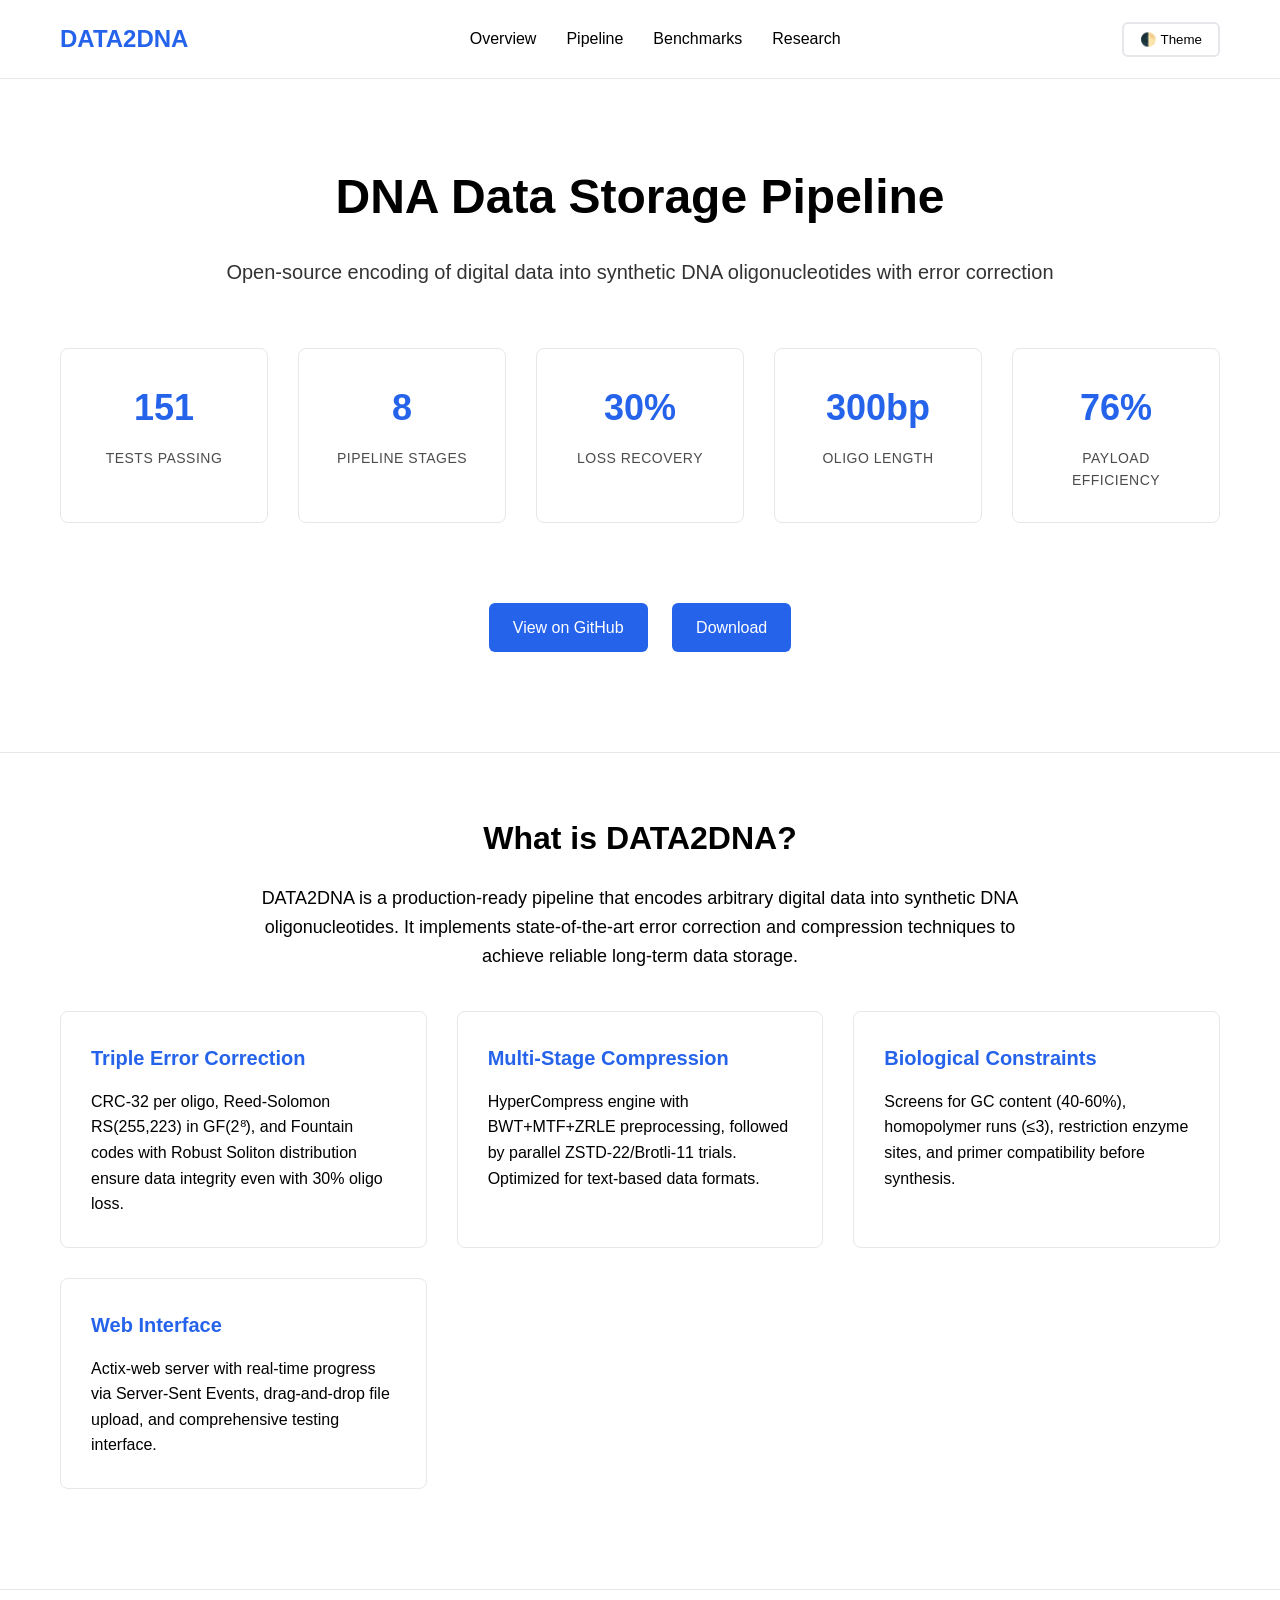
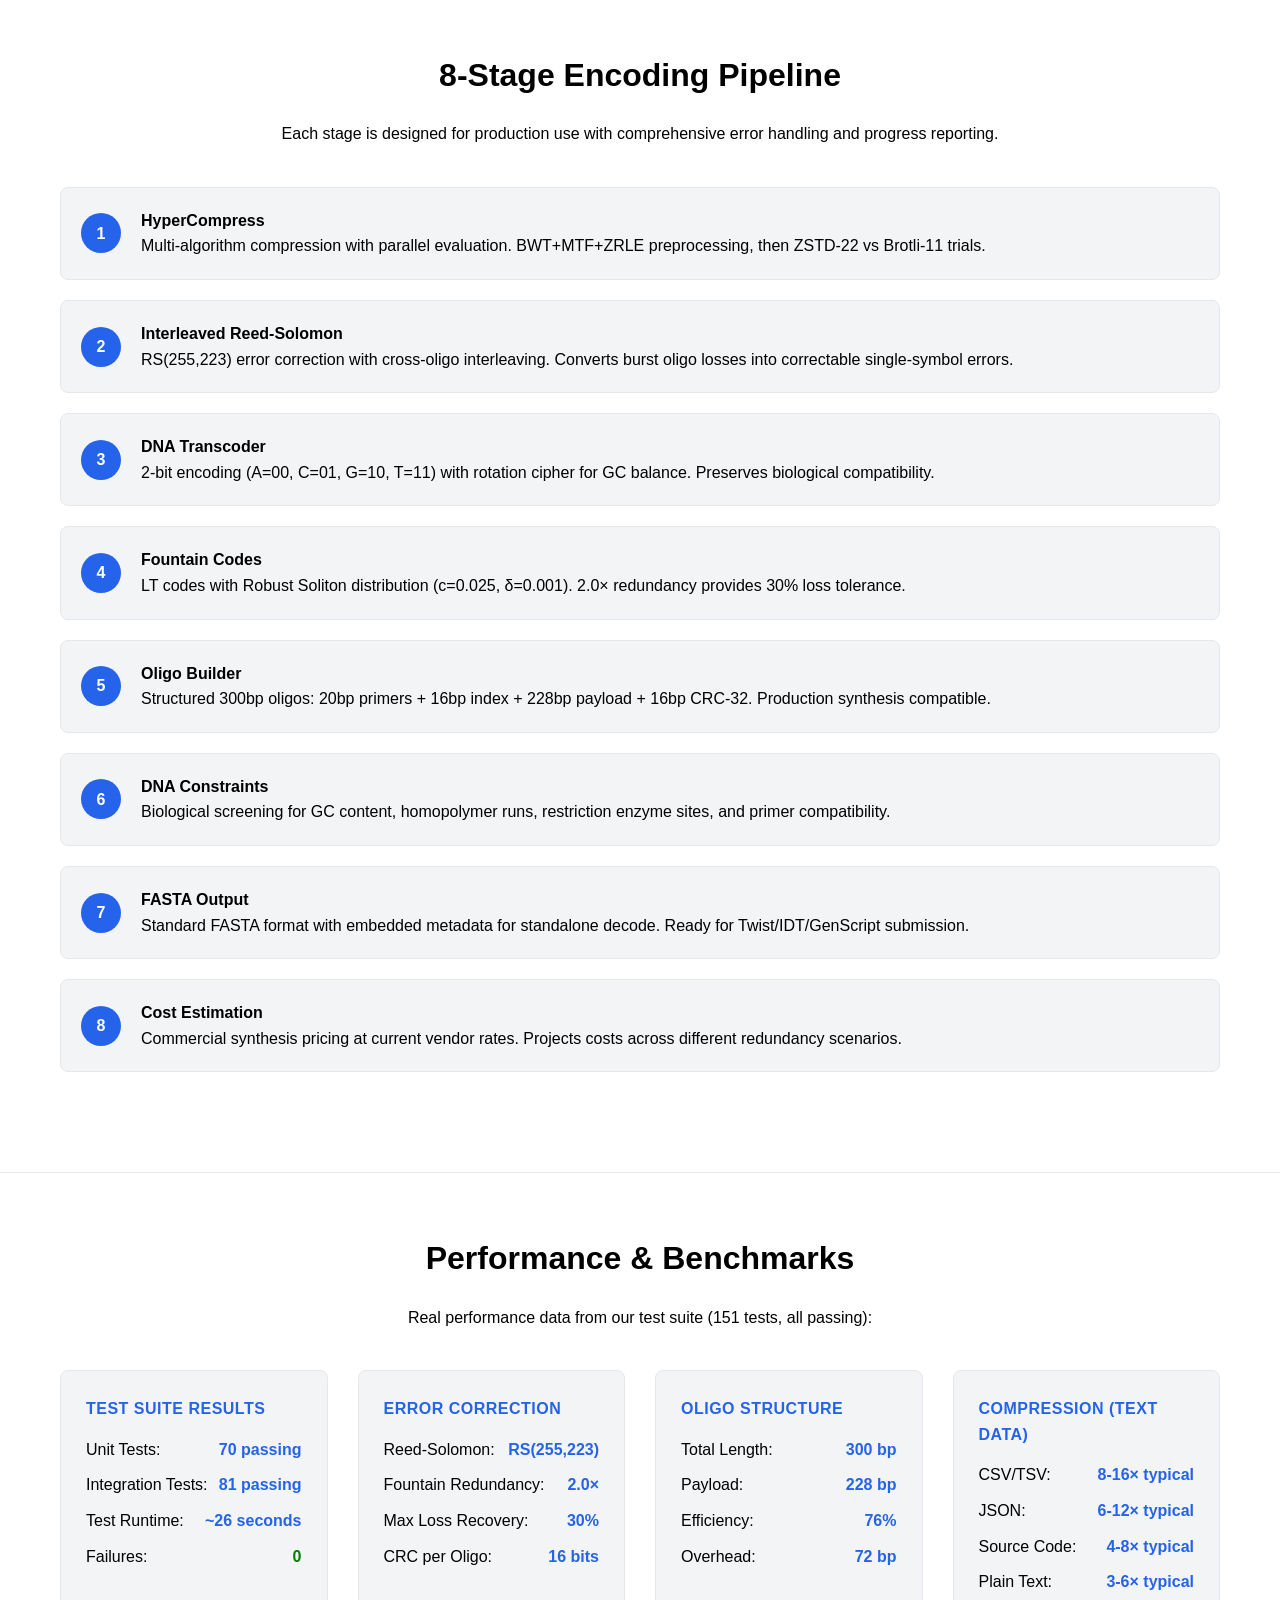
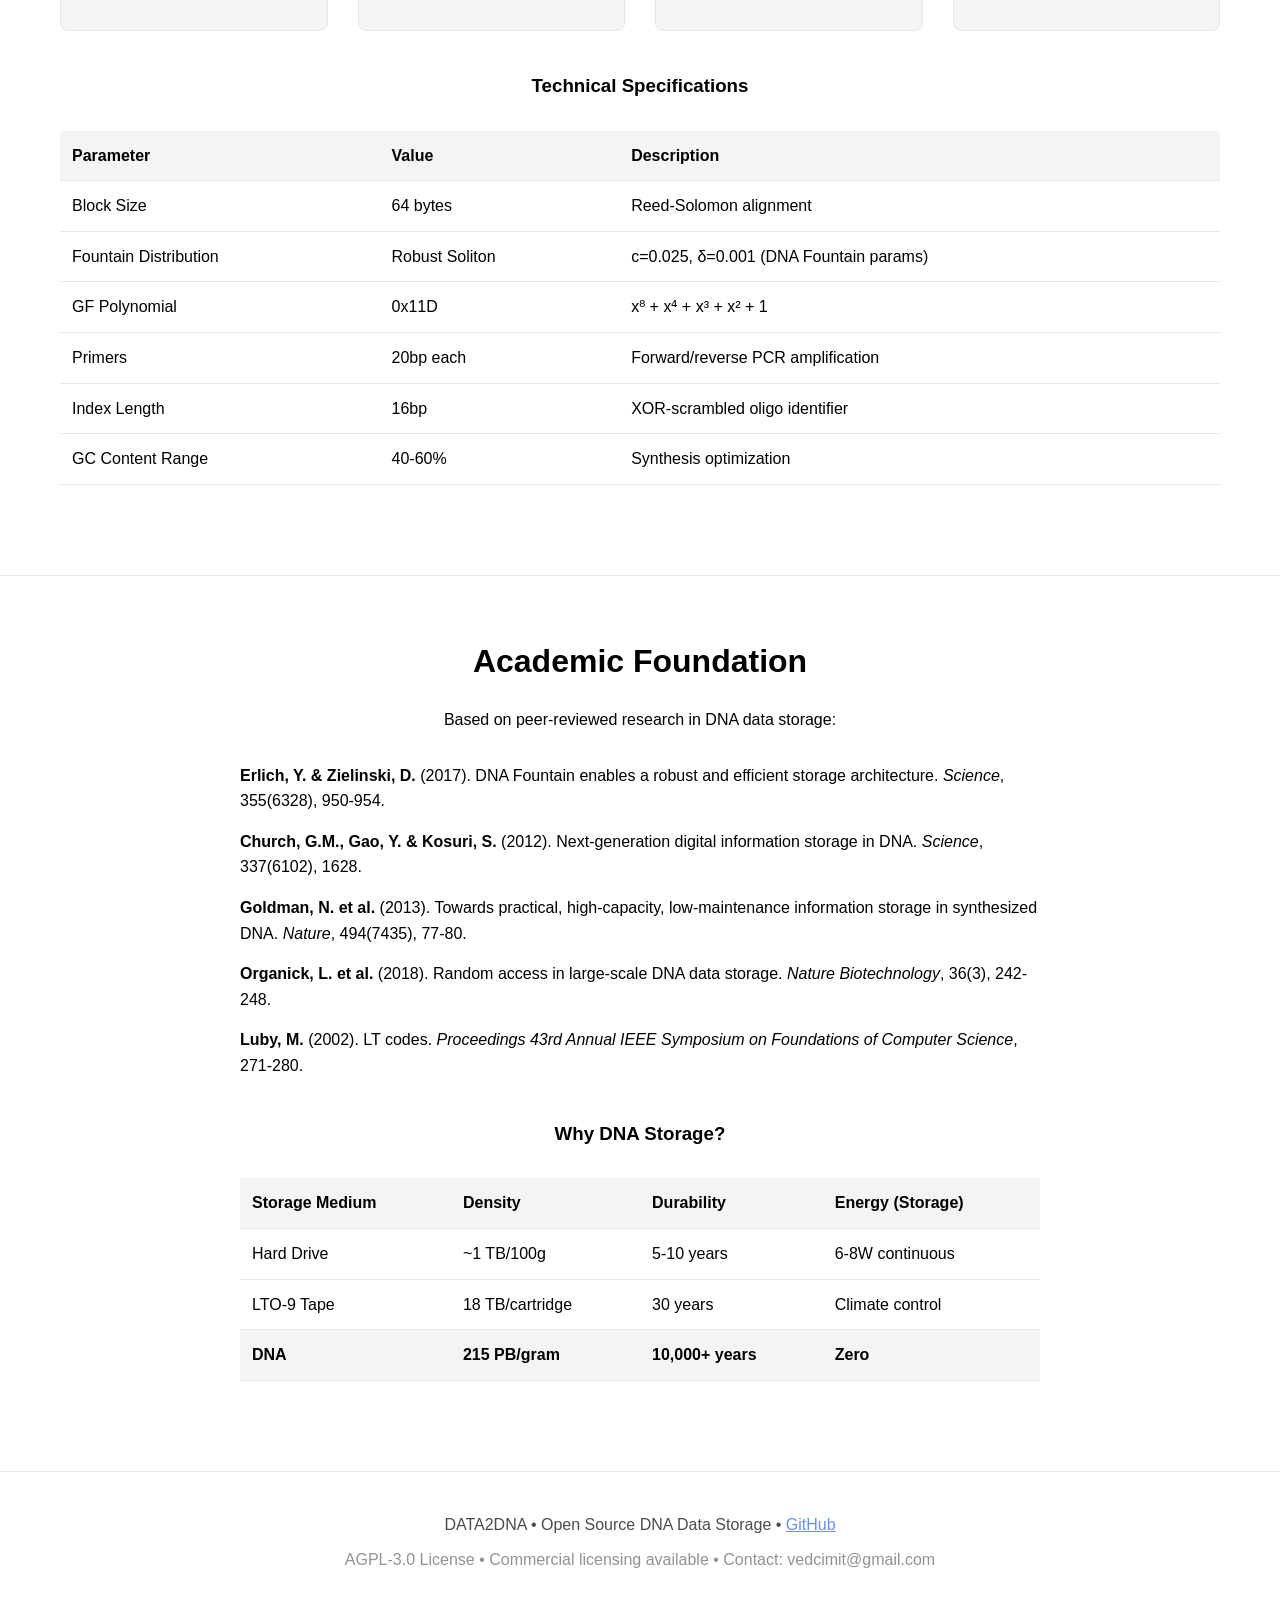
==== docs/index.html @ ec665a60 "feat: Complete DATA2DNA production release • AGPL-3.0 + Commercial dual licensing with full legal fr" ====
<!DOCTYPE html>
<html lang="en">
<head>
    <meta charset="UTF-8">
    <meta name="viewport" content="width=device-width, initial-scale=1.0">
    <title>DATA2DNA — DNA Data Storage Pipeline</title>
    <style>
        :root {
            --bg-color: #ffffff;
            --text-color: #000000;
            --accent-color: #2563eb;
            --border-color: #e5e7eb;
            --hover-bg: #f3f4f6;
        }

        [data-theme="dark"] {
            --bg-color: #000000;
            --text-color: #ffffff;
            --accent-color: #60a5fa;
            --border-color: #374151;
            --hover-bg: #1f2937;
        }

        * {
            margin: 0;
            padding: 0;
            box-sizing: border-box;
        }

        body {
            font-family: -apple-system, BlinkMacSystemFont, 'Segoe UI', Roboto, sans-serif;
            line-height: 1.6;
            color: var(--text-color);
            background-color: var(--bg-color);
            transition: background-color 0.3s, color 0.3s;
        }

        .container {
            max-width: 1200px;
            margin: 0 auto;
            padding: 0 20px;
        }

        header {
            padding: 20px 0;
            border-bottom: 1px solid var(--border-color);
            position: sticky;
            top: 0;
            background-color: var(--bg-color);
            z-index: 100;
        }

        nav {
            display: flex;
            justify-content: space-between;
            align-items: center;
        }

        .logo {
            font-size: 24px;
            font-weight: bold;
            color: var(--accent-color);
        }

        .nav-links {
            display: flex;
            gap: 30px;
            list-style: none;
        }

        .nav-links a {
            text-decoration: none;
            color: var(--text-color);
            font-weight: 500;
            transition: color 0.3s;
        }

        .nav-links a:hover {
            color: var(--accent-color);
        }

        .theme-toggle {
            background: none;
            border: 2px solid var(--border-color);
            color: var(--text-color);
            padding: 8px 16px;
            border-radius: 6px;
            cursor: pointer;
            transition: all 0.3s;
        }

        .theme-toggle:hover {
            border-color: var(--accent-color);
            background-color: var(--hover-bg);
        }

        .hero {
            padding: 80px 0;
            text-align: center;
        }

        .hero h1 {
            font-size: 48px;
            font-weight: bold;
            margin-bottom: 20px;
            color: var(--text-color);
        }

        .hero p {
            font-size: 20px;
            margin-bottom: 40px;
            color: var(--text-color);
            opacity: 0.8;
        }

        .stats {
            display: grid;
            grid-template-columns: repeat(auto-fit, minmax(200px, 1fr));
            gap: 30px;
            margin: 60px 0;
        }

        .stat-card {
            text-align: center;
            padding: 30px;
            border: 1px solid var(--border-color);
            border-radius: 8px;
            transition: all 0.3s;
        }

        .stat-card:hover {
            background-color: var(--hover-bg);
        }

        .stat-number {
            font-size: 36px;
            font-weight: bold;
            color: var(--accent-color);
            display: block;
        }

        .stat-label {
            font-size: 14px;
            text-transform: uppercase;
            letter-spacing: 0.5px;
            opacity: 0.7;
            margin-top: 10px;
        }

        section {
            padding: 60px 0;
            border-bottom: 1px solid var(--border-color);
        }

        h2 {
            font-size: 32px;
            margin-bottom: 20px;
            text-align: center;
        }

        .section-content {
            max-width: 800px;
            margin: 0 auto;
            text-align: center;
        }

        .features {
            display: grid;
            grid-template-columns: repeat(auto-fit, minmax(300px, 1fr));
            gap: 30px;
            margin: 40px 0;
        }

        .feature {
            padding: 30px;
            border: 1px solid var(--border-color);
            border-radius: 8px;
            text-align: left;
        }

        .feature h3 {
            font-size: 20px;
            margin-bottom: 15px;
            color: var(--accent-color);
        }

        .pipeline {
            display: flex;
            flex-direction: column;
            gap: 20px;
            margin: 40px 0;
        }

        .pipeline-stage {
            display: flex;
            align-items: center;
            padding: 20px;
            border: 1px solid var(--border-color);
            border-radius: 8px;
            background-color: var(--hover-bg);
        }

        .stage-number {
            background-color: var(--accent-color);
            color: white;
            width: 40px;
            height: 40px;
            border-radius: 50%;
            display: flex;
            align-items: center;
            justify-content: center;
            font-weight: bold;
            margin-right: 20px;
        }

        .benchmark-grid {
            display: grid;
            grid-template-columns: repeat(auto-fit, minmax(250px, 1fr));
            gap: 30px;
            margin: 40px 0;
        }

        .bench-card {
            padding: 25px;
            border: 1px solid var(--border-color);
            border-radius: 8px;
            background-color: var(--hover-bg);
        }

        .bench-card h4 {
            font-size: 16px;
            margin-bottom: 15px;
            color: var(--accent-color);
            text-transform: uppercase;
            letter-spacing: 0.5px;
        }

        .bench-metric {
            display: flex;
            justify-content: space-between;
            margin-bottom: 10px;
        }

        .bench-value {
            font-weight: bold;
            color: var(--accent-color);
        }

        table {
            width: 100%;
            border-collapse: collapse;
            margin: 30px 0;
        }

        th, td {
            padding: 12px;
            text-align: left;
            border-bottom: 1px solid var(--border-color);
        }

        th {
            background-color: var(--hover-bg);
            font-weight: 600;
        }

        .github-btn {
            display: inline-block;
            background-color: var(--accent-color);
            color: white;
            text-decoration: none;
            padding: 12px 24px;
            border-radius: 6px;
            font-weight: 500;
            transition: all 0.3s;
            margin: 20px 10px;
        }

        .github-btn:hover {
            opacity: 0.9;
            transform: translateY(-2px);
        }

        footer {
            padding: 40px 0;
            text-align: center;
            opacity: 0.7;
        }

        @media (max-width: 768px) {
            .hero h1 {
                font-size: 36px;
            }
            
            .nav-links {
                display: none;
            }
            
            .stats {
                grid-template-columns: repeat(auto-fit, minmax(150px, 1fr));
                gap: 20px;
            }
        }
    </style>
</head>
<body>
    <header>
        <nav class="container">
            <div class="logo">DATA2DNA</div>
            <ul class="nav-links">
                <li><a href="#overview">Overview</a></li>
                <li><a href="#pipeline">Pipeline</a></li>
                <li><a href="#benchmarks">Benchmarks</a></li>
                <li><a href="#research">Research</a></li>
            </ul>
            <button class="theme-toggle" onclick="toggleTheme()">🌓 Theme</button>
        </nav>
    </header>

    <main>
        <section class="hero">
            <div class="container">
                <h1>DNA Data Storage Pipeline</h1>
                <p>Open-source encoding of digital data into synthetic DNA oligonucleotides with error correction</p>
                
                <div class="stats">
                    <div class="stat-card">
                        <span class="stat-number">151</span>
                        <div class="stat-label">Tests Passing</div>
                    </div>
                    <div class="stat-card">
                        <span class="stat-number">8</span>
                        <div class="stat-label">Pipeline Stages</div>
                    </div>
                    <div class="stat-card">
                        <span class="stat-number">30%</span>
                        <div class="stat-label">Loss Recovery</div>
                    </div>
                    <div class="stat-card">
                        <span class="stat-number">300bp</span>
                        <div class="stat-label">Oligo Length</div>
                    </div>
                    <div class="stat-card">
                        <span class="stat-number">76%</span>
                        <div class="stat-label">Payload Efficiency</div>
                    </div>
                </div>

                <a href="https://github.com/vedLinuxian/DATA2DNA" class="github-btn">View on GitHub</a>
                <a href="https://github.com/vedLinuxian/DATA2DNA/releases" class="github-btn">Download</a>
            </div>
        </section>

        <section id="overview">
            <div class="container">
                <h2>What is DATA2DNA?</h2>
                <div class="section-content">
                    <p style="font-size: 18px; margin-bottom: 30px;">
                        DATA2DNA is a production-ready pipeline that encodes arbitrary digital data into synthetic DNA oligonucleotides. 
                        It implements state-of-the-art error correction and compression techniques to achieve reliable long-term data storage.
                    </p>
                </div>

                <div class="features">
                    <div class="feature">
                        <h3>Triple Error Correction</h3>
                        <p>CRC-32 per oligo, Reed-Solomon RS(255,223) in GF(2⁸), and Fountain codes with Robust Soliton distribution ensure data integrity even with 30% oligo loss.</p>
                    </div>
                    
                    <div class="feature">
                        <h3>Multi-Stage Compression</h3>
                        <p>HyperCompress engine with BWT+MTF+ZRLE preprocessing, followed by parallel ZSTD-22/Brotli-11 trials. Optimized for text-based data formats.</p>
                    </div>
                    
                    <div class="feature">
                        <h3>Biological Constraints</h3>
                        <p>Screens for GC content (40-60%), homopolymer runs (≤3), restriction enzyme sites, and primer compatibility before synthesis.</p>
                    </div>
                    
                    <div class="feature">
                        <h3>Web Interface</h3>
                        <p>Actix-web server with real-time progress via Server-Sent Events, drag-and-drop file upload, and comprehensive testing interface.</p>
                    </div>
                </div>
            </div>
        </section>

        <section id="pipeline">
            <div class="container">
                <h2>8-Stage Encoding Pipeline</h2>
                <div class="section-content">
                    <p>Each stage is designed for production use with comprehensive error handling and progress reporting.</p>
                </div>

                <div class="pipeline">
                    <div class="pipeline-stage">
                        <div class="stage-number">1</div>
                        <div>
                            <strong>HyperCompress</strong><br>
                            Multi-algorithm compression with parallel evaluation. BWT+MTF+ZRLE preprocessing, then ZSTD-22 vs Brotli-11 trials.
                        </div>
                    </div>
                    
                    <div class="pipeline-stage">
                        <div class="stage-number">2</div>
                        <div>
                            <strong>Interleaved Reed-Solomon</strong><br>
                            RS(255,223) error correction with cross-oligo interleaving. Converts burst oligo losses into correctable single-symbol errors.
                        </div>
                    </div>
                    
                    <div class="pipeline-stage">
                        <div class="stage-number">3</div>
                        <div>
                            <strong>DNA Transcoder</strong><br>
                            2-bit encoding (A=00, C=01, G=10, T=11) with rotation cipher for GC balance. Preserves biological compatibility.
                        </div>
                    </div>
                    
                    <div class="pipeline-stage">
                        <div class="stage-number">4</div>
                        <div>
                            <strong>Fountain Codes</strong><br>
                            LT codes with Robust Soliton distribution (c=0.025, δ=0.001). 2.0× redundancy provides 30% loss tolerance.
                        </div>
                    </div>
                    
                    <div class="pipeline-stage">
                        <div class="stage-number">5</div>
                        <div>
                            <strong>Oligo Builder</strong><br>
                            Structured 300bp oligos: 20bp primers + 16bp index + 228bp payload + 16bp CRC-32. Production synthesis compatible.
                        </div>
                    </div>
                    
                    <div class="pipeline-stage">
                        <div class="stage-number">6</div>
                        <div>
                            <strong>DNA Constraints</strong><br>
                            Biological screening for GC content, homopolymer runs, restriction enzyme sites, and primer compatibility.
                        </div>
                    </div>
                    
                    <div class="pipeline-stage">
                        <div class="stage-number">7</div>
                        <div>
                            <strong>FASTA Output</strong><br>
                            Standard FASTA format with embedded metadata for standalone decode. Ready for Twist/IDT/GenScript submission.
                        </div>
                    </div>
                    
                    <div class="pipeline-stage">
                        <div class="stage-number">8</div>
                        <div>
                            <strong>Cost Estimation</strong><br>
                            Commercial synthesis pricing at current vendor rates. Projects costs across different redundancy scenarios.
                        </div>
                    </div>
                </div>
            </div>
        </section>

        <section id="benchmarks">
            <div class="container">
                <h2>Performance & Benchmarks</h2>
                <div class="section-content">
                    <p>Real performance data from our test suite (151 tests, all passing):</p>
                </div>

                <div class="benchmark-grid">
                    <div class="bench-card">
                        <h4>Test Suite Results</h4>
                        <div class="bench-metric">
                            <span>Unit Tests:</span>
                            <span class="bench-value">70 passing</span>
                        </div>
                        <div class="bench-metric">
                            <span>Integration Tests:</span>
                            <span class="bench-value">81 passing</span>
                        </div>
                        <div class="bench-metric">
                            <span>Test Runtime:</span>
                            <span class="bench-value">~26 seconds</span>
                        </div>
                        <div class="bench-metric">
                            <span>Failures:</span>
                            <span class="bench-value" style="color: green;">0</span>
                        </div>
                    </div>

                    <div class="bench-card">
                        <h4>Error Correction</h4>
                        <div class="bench-metric">
                            <span>Reed-Solomon:</span>
                            <span class="bench-value">RS(255,223)</span>
                        </div>
                        <div class="bench-metric">
                            <span>Fountain Redundancy:</span>
                            <span class="bench-value">2.0×</span>
                        </div>
                        <div class="bench-metric">
                            <span>Max Loss Recovery:</span>
                            <span class="bench-value">30%</span>
                        </div>
                        <div class="bench-metric">
                            <span>CRC per Oligo:</span>
                            <span class="bench-value">16 bits</span>
                        </div>
                    </div>

                    <div class="bench-card">
                        <h4>Oligo Structure</h4>
                        <div class="bench-metric">
                            <span>Total Length:</span>
                            <span class="bench-value">300 bp</span>
                        </div>
                        <div class="bench-metric">
                            <span>Payload:</span>
                            <span class="bench-value">228 bp</span>
                        </div>
                        <div class="bench-metric">
                            <span>Efficiency:</span>
                            <span class="bench-value">76%</span>
                        </div>
                        <div class="bench-metric">
                            <span>Overhead:</span>
                            <span class="bench-value">72 bp</span>
                        </div>
                    </div>

                    <div class="bench-card">
                        <h4>Compression (Text Data)</h4>
                        <div class="bench-metric">
                            <span>CSV/TSV:</span>
                            <span class="bench-value">8-16× typical</span>
                        </div>
                        <div class="bench-metric">
                            <span>JSON:</span>
                            <span class="bench-value">6-12× typical</span>
                        </div>
                        <div class="bench-metric">
                            <span>Source Code:</span>
                            <span class="bench-value">4-8× typical</span>
                        </div>
                        <div class="bench-metric">
                            <span>Plain Text:</span>
                            <span class="bench-value">3-6× typical</span>
                        </div>
                    </div>
                </div>

                <h3 style="margin: 40px 0 20px 0; text-align: center;">Technical Specifications</h3>
                <table>
                    <thead>
                        <tr>
                            <th>Parameter</th>
                            <th>Value</th>
                            <th>Description</th>
                        </tr>
                    </thead>
                    <tbody>
                        <tr>
                            <td>Block Size</td>
                            <td>64 bytes</td>
                            <td>Reed-Solomon alignment</td>
                        </tr>
                        <tr>
                            <td>Fountain Distribution</td>
                            <td>Robust Soliton</td>
                            <td>c=0.025, δ=0.001 (DNA Fountain params)</td>
                        </tr>
                        <tr>
                            <td>GF Polynomial</td>
                            <td>0x11D</td>
                            <td>x⁸ + x⁴ + x³ + x² + 1</td>
                        </tr>
                        <tr>
                            <td>Primers</td>
                            <td>20bp each</td>
                            <td>Forward/reverse PCR amplification</td>
                        </tr>
                        <tr>
                            <td>Index Length</td>
                            <td>16bp</td>
                            <td>XOR-scrambled oligo identifier</td>
                        </tr>
                        <tr>
                            <td>GC Content Range</td>
                            <td>40-60%</td>
                            <td>Synthesis optimization</td>
                        </tr>
                    </tbody>
                </table>
            </div>
        </section>

        <section id="research">
            <div class="container">
                <h2>Academic Foundation</h2>
                <div class="section-content">
                    <p>Based on peer-reviewed research in DNA data storage:</p>
                    
                    <div style="text-align: left; max-width: 900px; margin: 30px auto;">
                        <p><strong>Erlich, Y. & Zielinski, D.</strong> (2017). DNA Fountain enables a robust and efficient storage architecture. <em>Science</em>, 355(6328), 950-954.</p>
                        <p style="margin: 15px 0;"><strong>Church, G.M., Gao, Y. & Kosuri, S.</strong> (2012). Next-generation digital information storage in DNA. <em>Science</em>, 337(6102), 1628.</p>
                        <p><strong>Goldman, N. et al.</strong> (2013). Towards practical, high-capacity, low-maintenance information storage in synthesized DNA. <em>Nature</em>, 494(7435), 77-80.</p>
                        <p style="margin: 15px 0;"><strong>Organick, L. et al.</strong> (2018). Random access in large-scale DNA data storage. <em>Nature Biotechnology</em>, 36(3), 242-248.</p>
                        <p><strong>Luby, M.</strong> (2002). LT codes. <em>Proceedings 43rd Annual IEEE Symposium on Foundations of Computer Science</em>, 271-280.</p>
                    </div>

                    <h3 style="margin: 40px 0 20px 0;">Why DNA Storage?</h3>
                    <table>
                        <thead>
                            <tr>
                                <th>Storage Medium</th>
                                <th>Density</th>
                                <th>Durability</th>
                                <th>Energy (Storage)</th>
                            </tr>
                        </thead>
                        <tbody>
                            <tr>
                                <td>Hard Drive</td>
                                <td>~1 TB/100g</td>
                                <td>5-10 years</td>
                                <td>6-8W continuous</td>
                            </tr>
                            <tr>
                                <td>LTO-9 Tape</td>
                                <td>18 TB/cartridge</td>
                                <td>30 years</td>
                                <td>Climate control</td>
                            </tr>
                            <tr style="background-color: var(--hover-bg);">
                                <td><strong>DNA</strong></td>
                                <td><strong>215 PB/gram</strong></td>
                                <td><strong>10,000+ years</strong></td>
                                <td><strong>Zero</strong></td>
                            </tr>
                        </tbody>
                    </table>
                </div>
            </div>
        </section>
    </main>

    <footer>
        <div class="container">
            <p>DATA2DNA • Open Source DNA Data Storage • <a href="https://github.com/vedLinuxian/DATA2DNA" style="color: var(--accent-color);">GitHub</a></p>
            <p style="margin-top: 10px; opacity: 0.6;">AGPL-3.0 License • Commercial licensing available • Contact: vedcimit@gmail.com</p>
        </div>
    </footer>

    <script>
        function toggleTheme() {
            const currentTheme = document.documentElement.getAttribute('data-theme');
            const newTheme = currentTheme === 'dark' ? 'light' : 'dark';
            document.documentElement.setAttribute('data-theme', newTheme);
            localStorage.setItem('theme', newTheme);
        }

        // Load saved theme
        const savedTheme = localStorage.getItem('theme') || 'light';
        document.documentElement.setAttribute('data-theme', savedTheme);

        // Smooth scrolling for navigation links
        document.querySelectorAll('a[href^="#"]').forEach(anchor => {
            anchor.addEventListener('click', function (e) {
                e.preventDefault();
                const target = document.querySelector(this.getAttribute('href'));
                if (target) {
                    target.scrollIntoView({
                        behavior: 'smooth',
                        block: 'start'
                    });
                }
            });
        });
    </script>
</body>
</html>
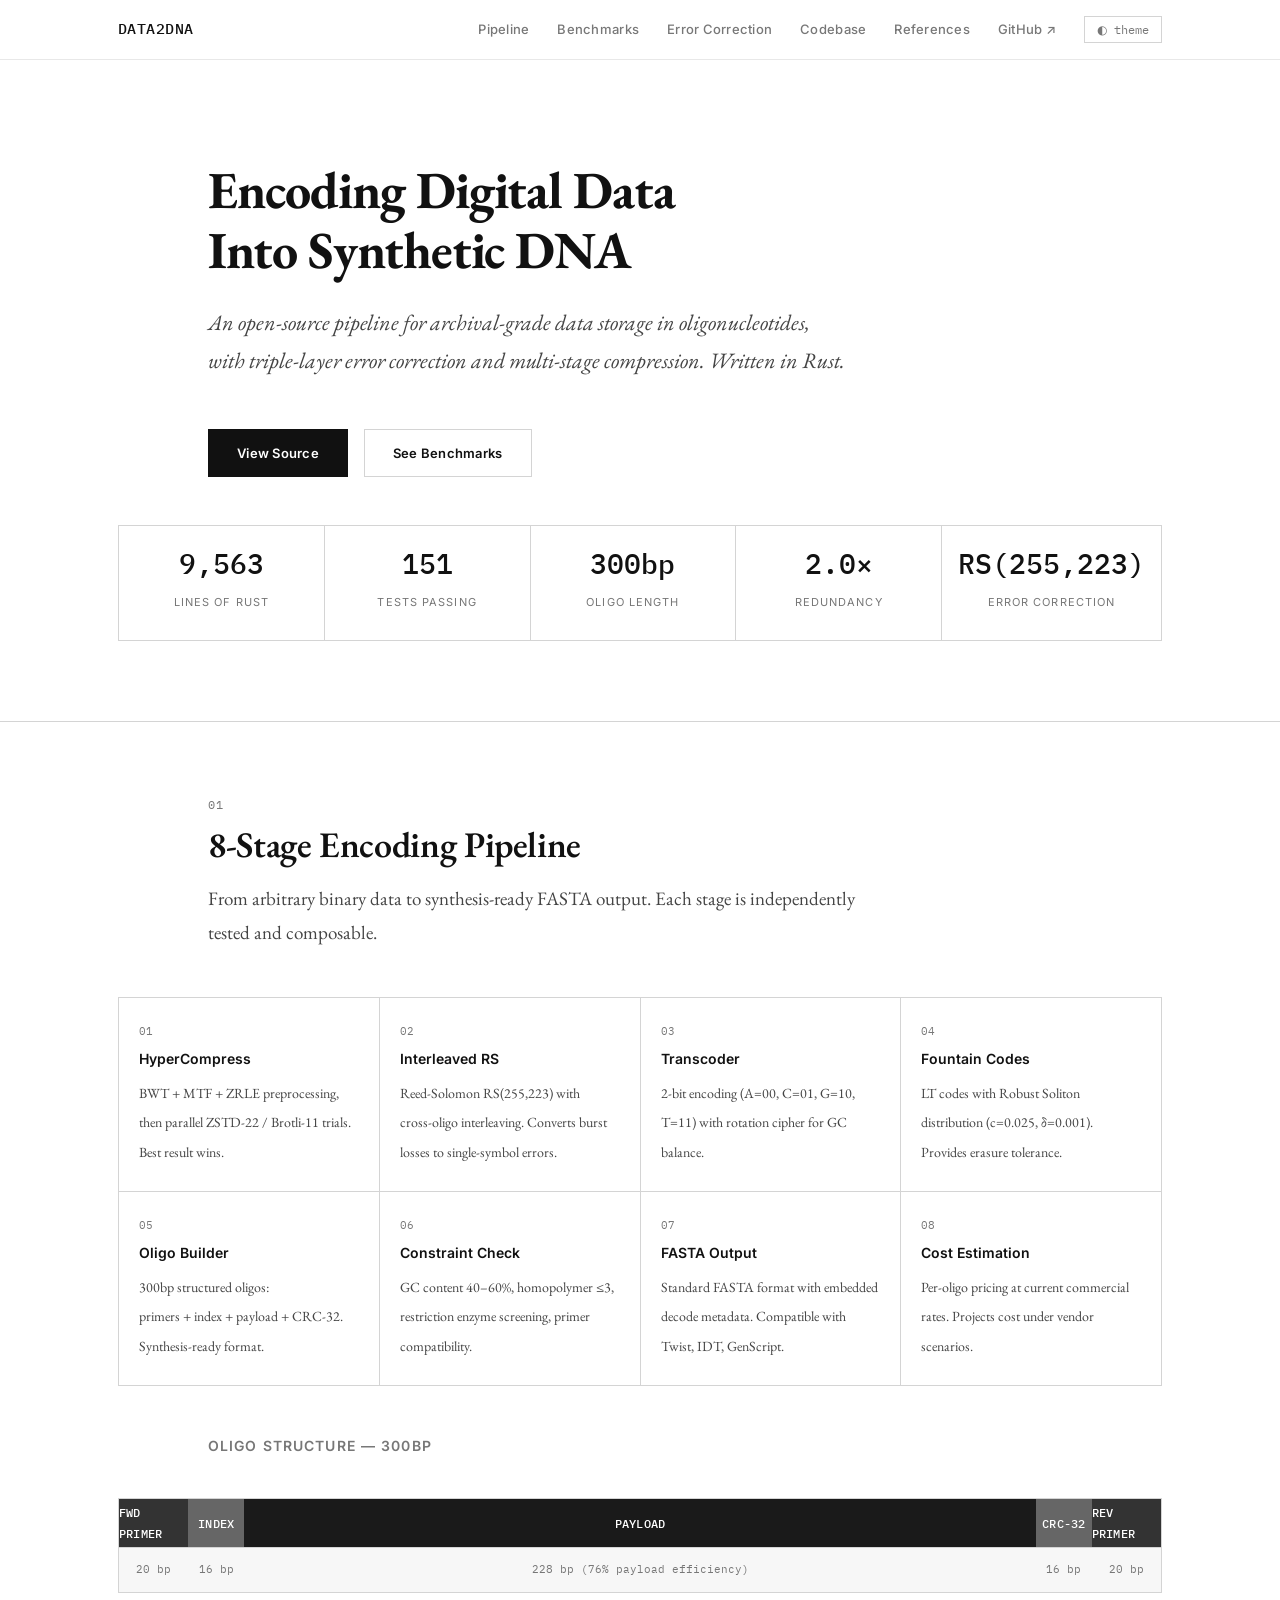
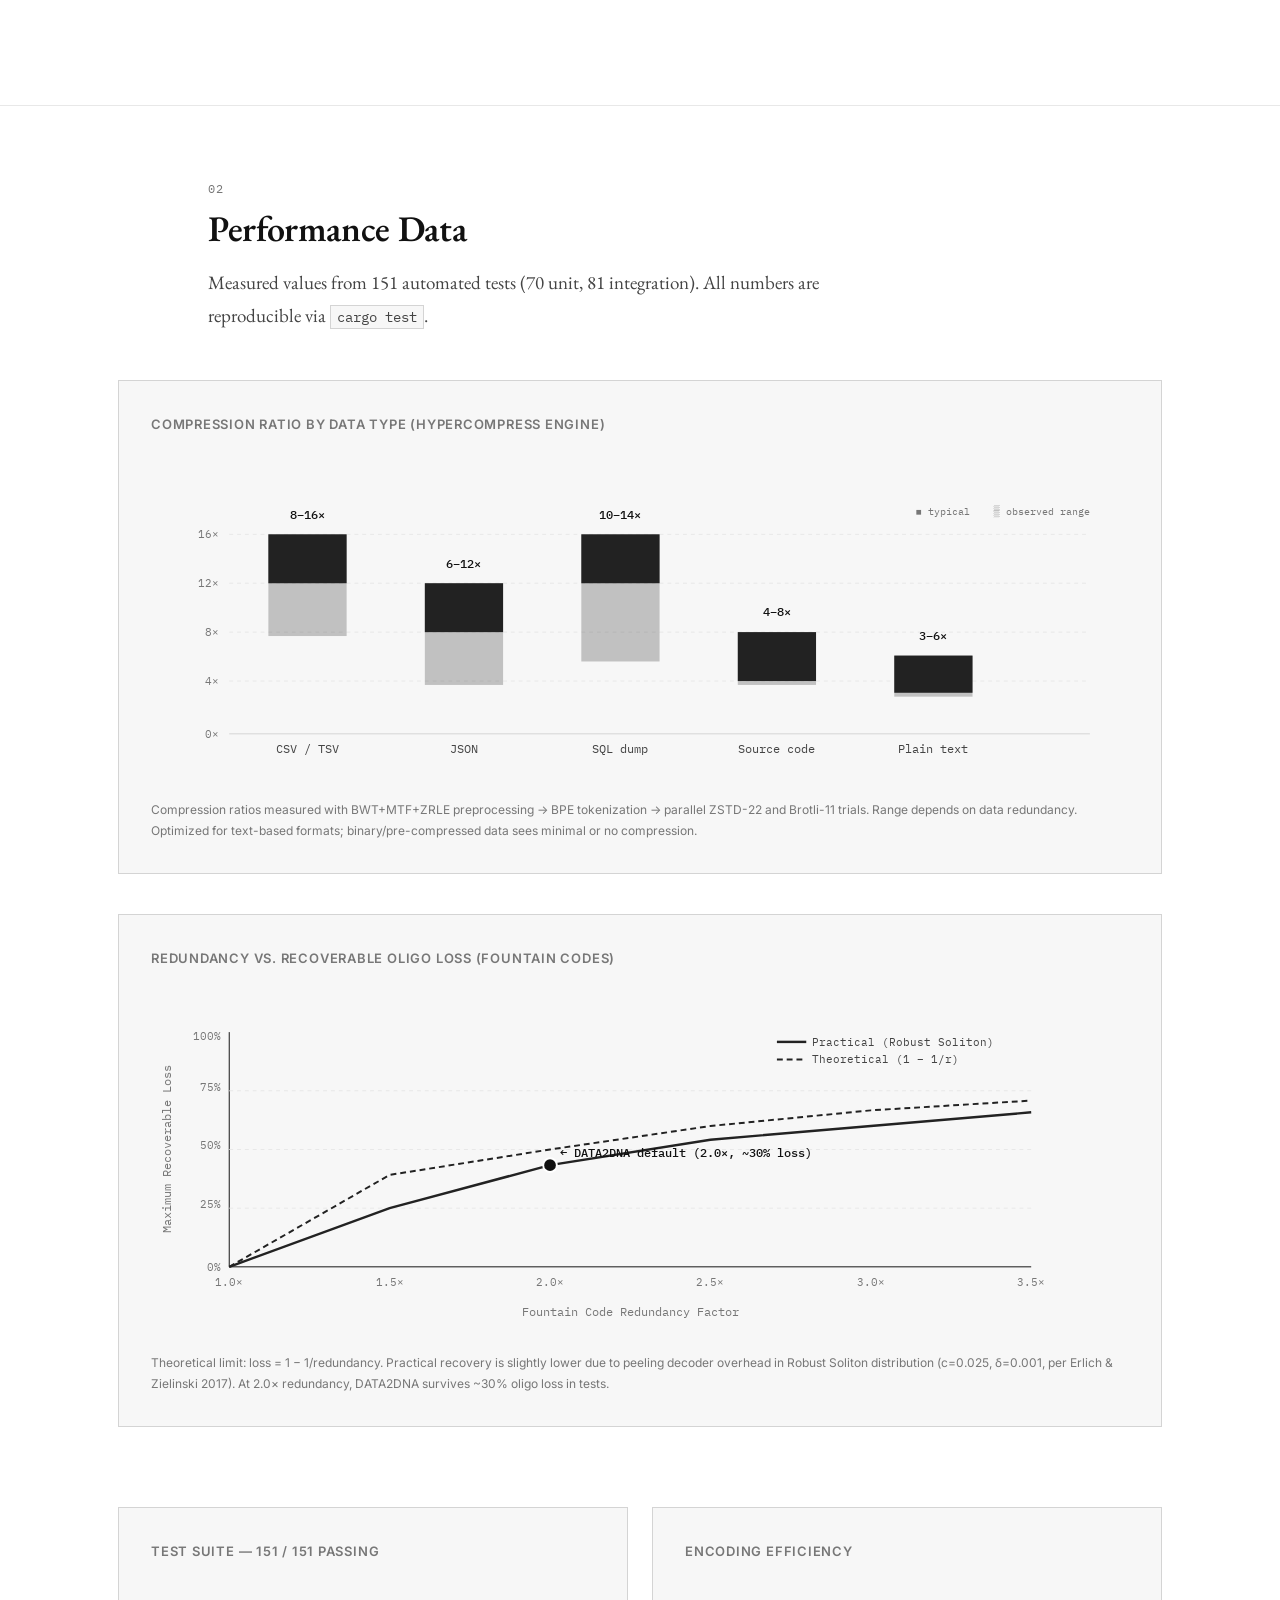
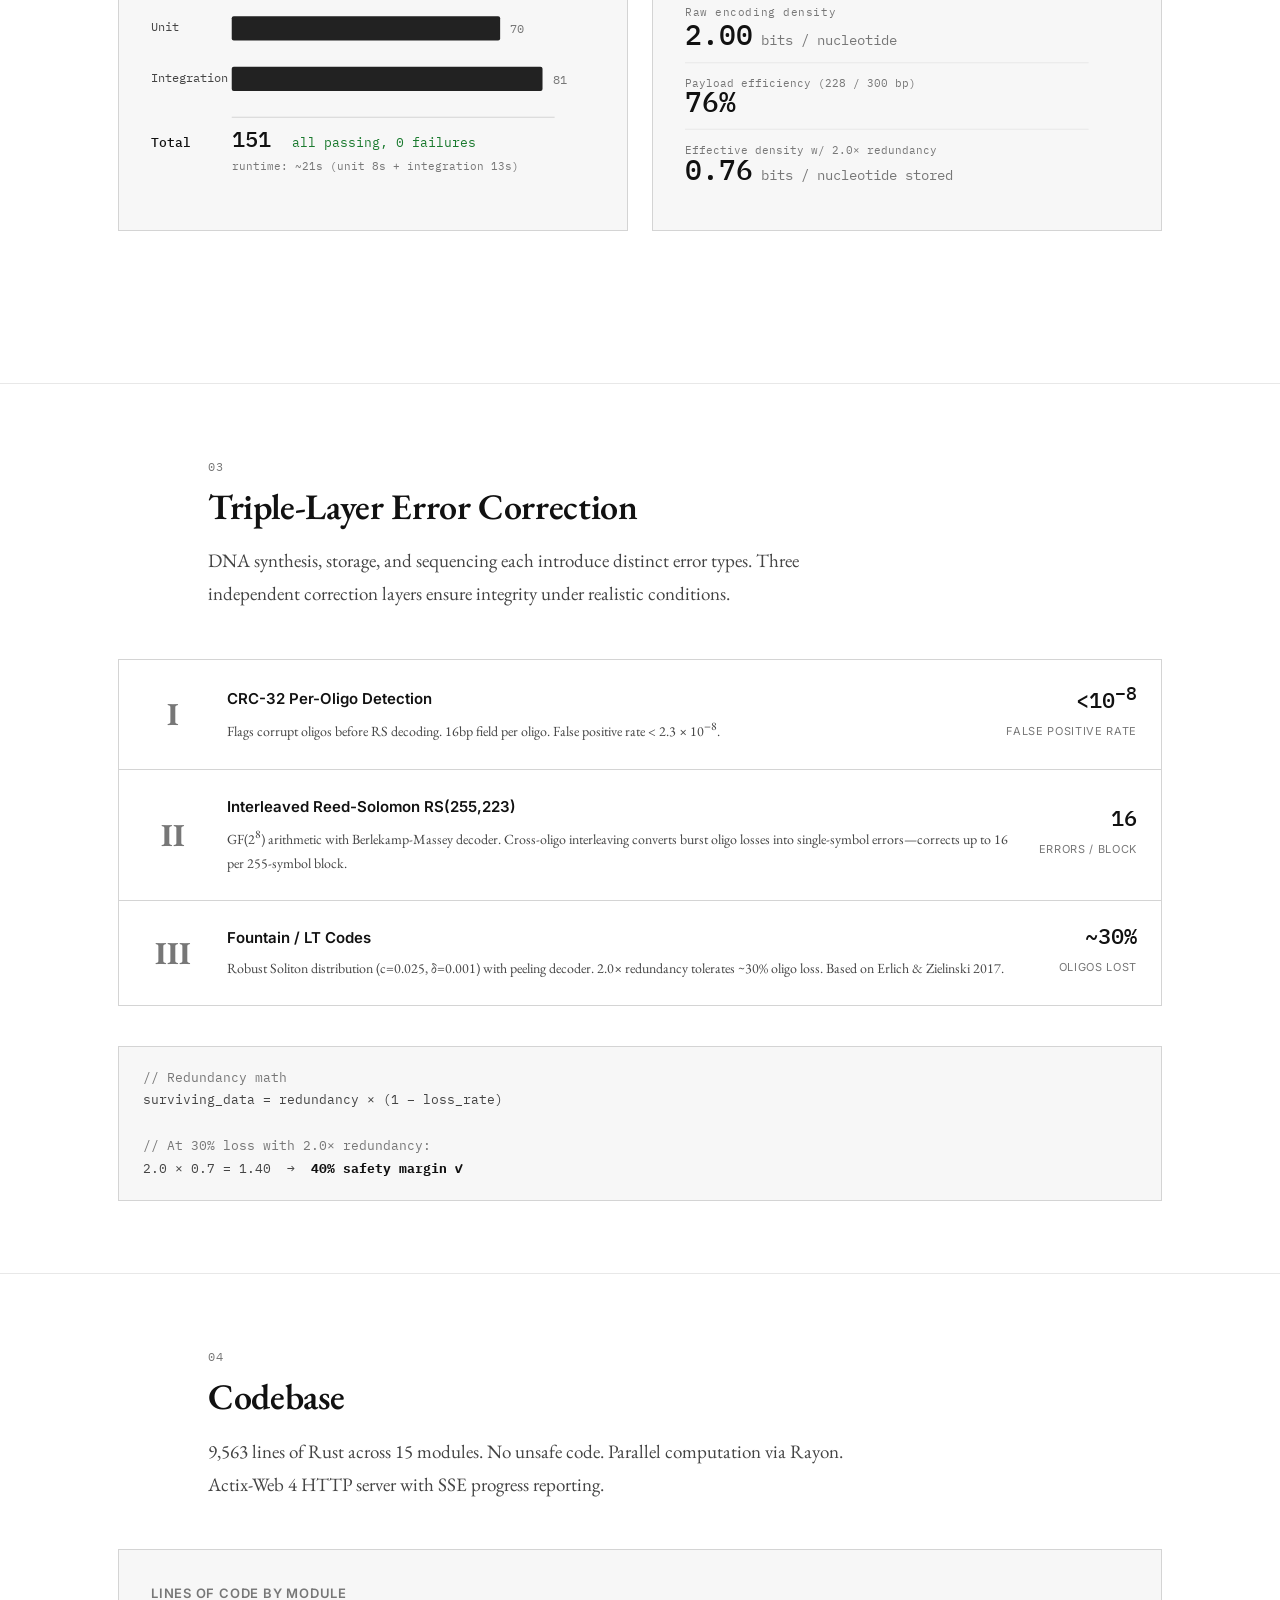
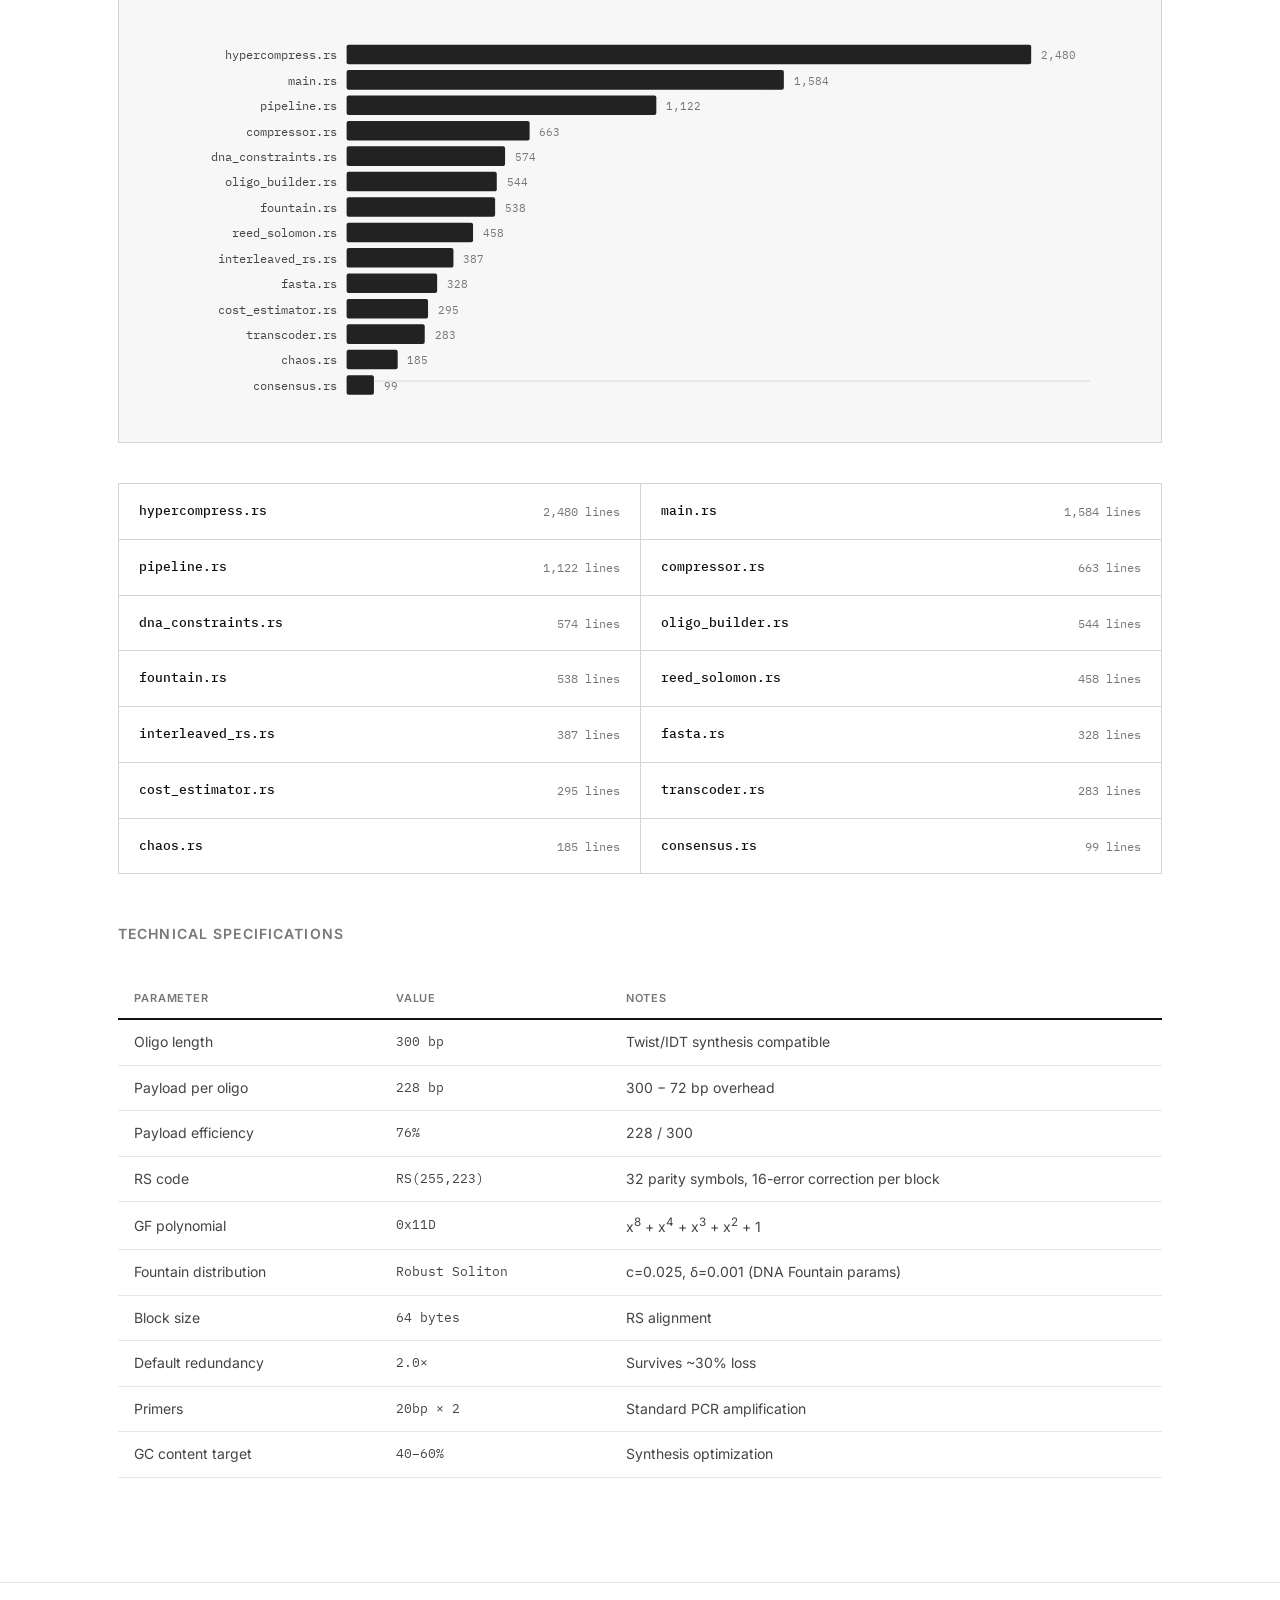
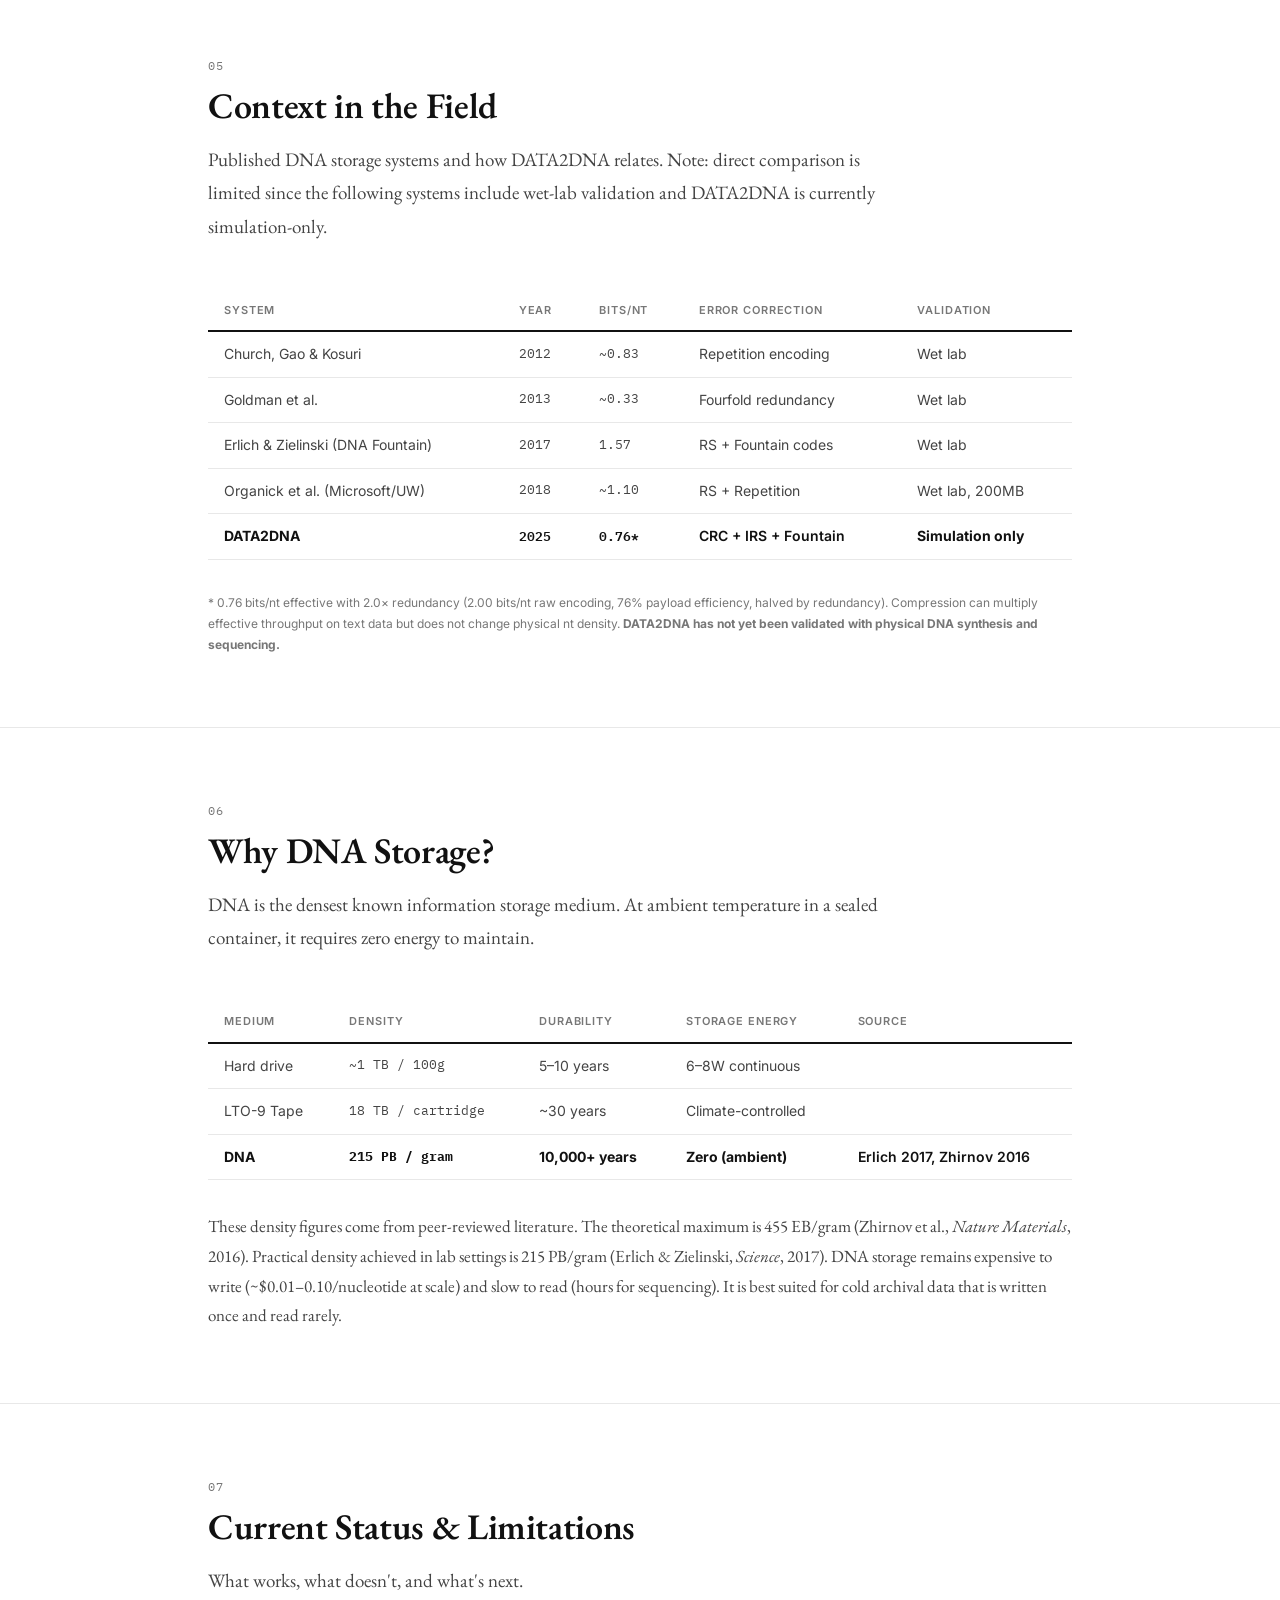
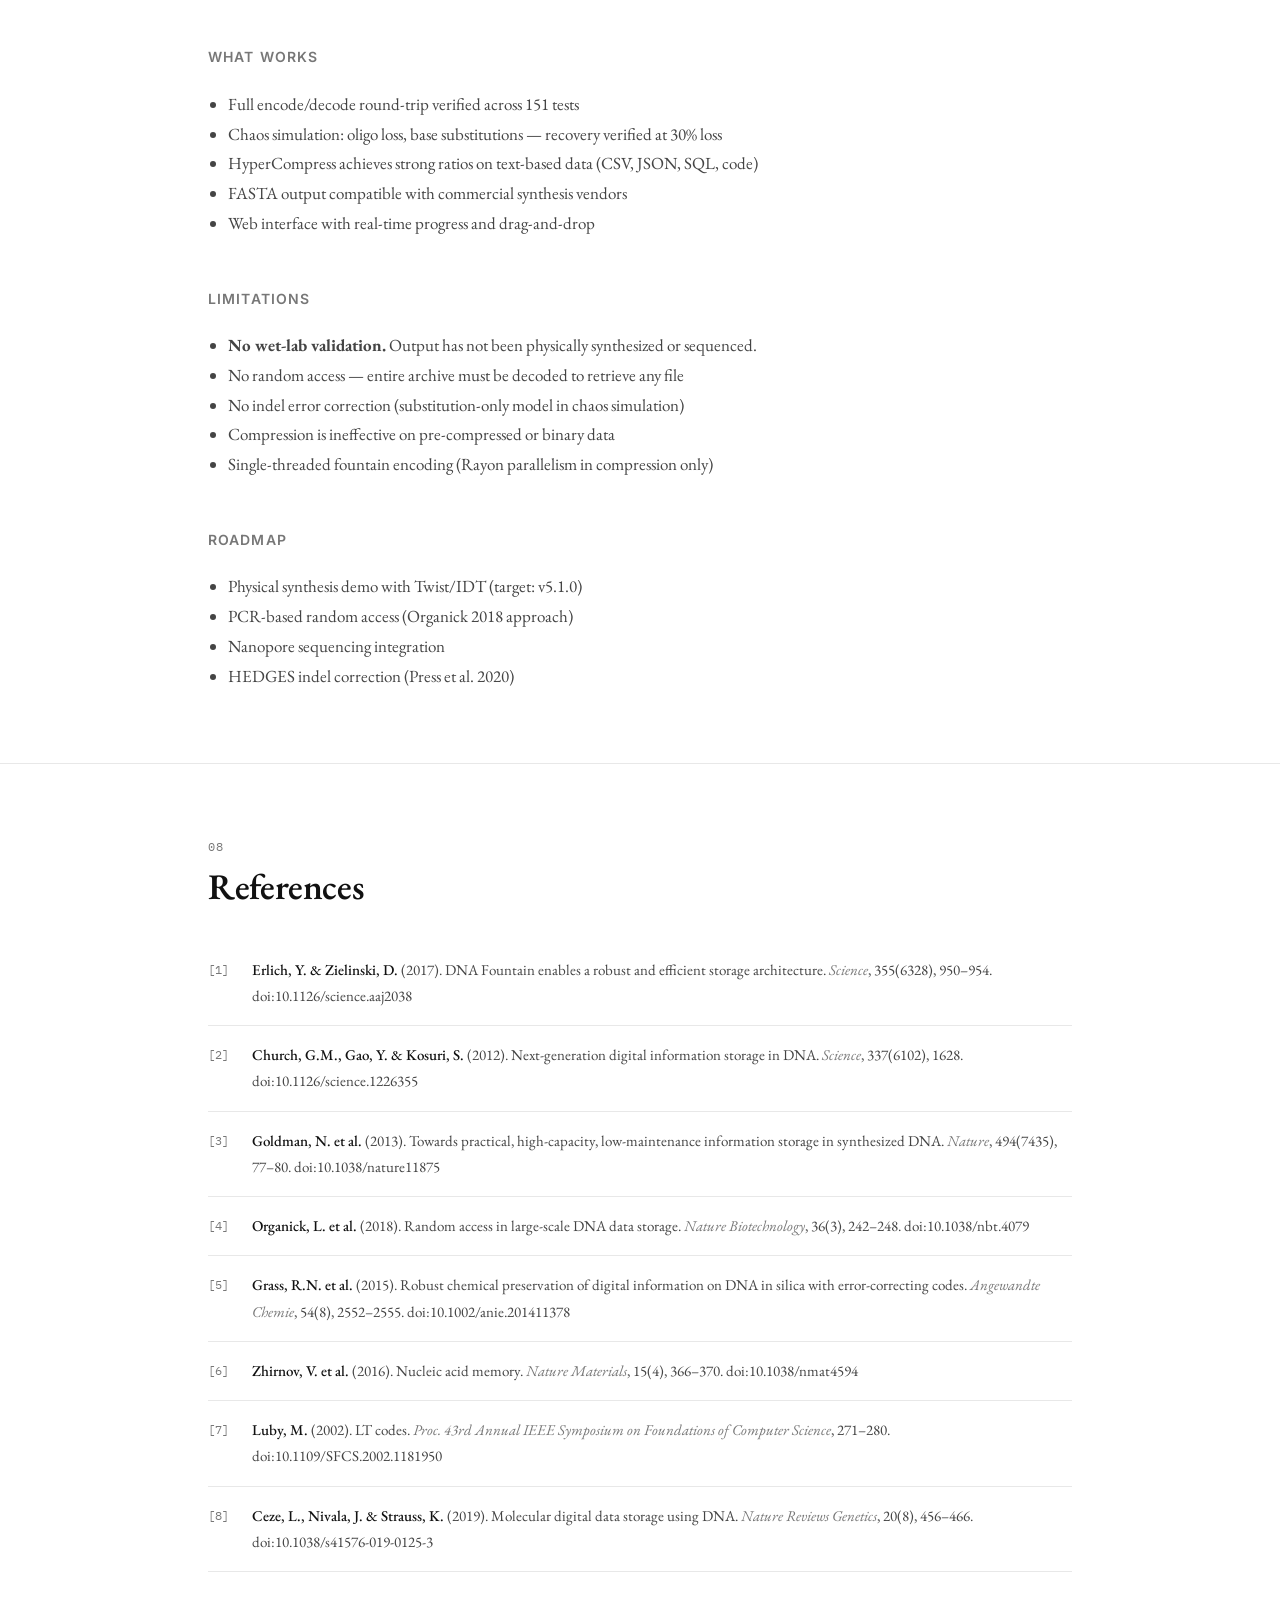
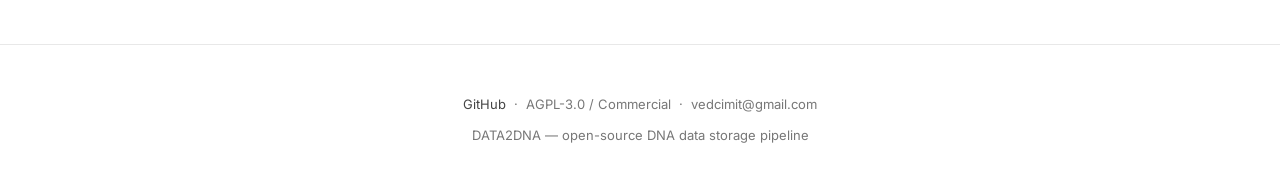
==== commit 488fc2ff: "feat(site): scientific website with real data visualizations - SVG charts: compression ratios, fount" ====
--- a/docs/index.html
+++ b/docs/index.html
@@ -1,680 +1,1202 @@
 <!DOCTYPE html>
 <html lang="en">
 <head>
-    <meta charset="UTF-8">
-    <meta name="viewport" content="width=device-width, initial-scale=1.0">
-    <title>DATA2DNA — DNA Data Storage Pipeline</title>
-    <style>
-        :root {
-            --bg-color: #ffffff;
-            --text-color: #000000;
-            --accent-color: #2563eb;
-            --border-color: #e5e7eb;
-            --hover-bg: #f3f4f6;
-        }
-
-        [data-theme="dark"] {
-            --bg-color: #000000;
-            --text-color: #ffffff;
-            --accent-color: #60a5fa;
-            --border-color: #374151;
-            --hover-bg: #1f2937;
-        }
-
-        * {
-            margin: 0;
-            padding: 0;
-            box-sizing: border-box;
-        }
-
-        body {
-            font-family: -apple-system, BlinkMacSystemFont, 'Segoe UI', Roboto, sans-serif;
-            line-height: 1.6;
-            color: var(--text-color);
-            background-color: var(--bg-color);
-            transition: background-color 0.3s, color 0.3s;
-        }
-
-        .container {
-            max-width: 1200px;
-            margin: 0 auto;
-            padding: 0 20px;
-        }
-
-        header {
-            padding: 20px 0;
-            border-bottom: 1px solid var(--border-color);
-            position: sticky;
-            top: 0;
-            background-color: var(--bg-color);
-            z-index: 100;
-        }
-
-        nav {
-            display: flex;
-            justify-content: space-between;
-            align-items: center;
-        }
-
-        .logo {
-            font-size: 24px;
-            font-weight: bold;
-            color: var(--accent-color);
-        }
-
-        .nav-links {
-            display: flex;
-            gap: 30px;
-            list-style: none;
-        }
-
-        .nav-links a {
-            text-decoration: none;
-            color: var(--text-color);
-            font-weight: 500;
-            transition: color 0.3s;
-        }
-
-        .nav-links a:hover {
-            color: var(--accent-color);
-        }
-
-        .theme-toggle {
-            background: none;
-            border: 2px solid var(--border-color);
-            color: var(--text-color);
-            padding: 8px 16px;
-            border-radius: 6px;
-            cursor: pointer;
-            transition: all 0.3s;
-        }
-
-        .theme-toggle:hover {
-            border-color: var(--accent-color);
-            background-color: var(--hover-bg);
-        }
-
-        .hero {
-            padding: 80px 0;
-            text-align: center;
-        }
-
-        .hero h1 {
-            font-size: 48px;
-            font-weight: bold;
-            margin-bottom: 20px;
-            color: var(--text-color);
-        }
-
-        .hero p {
-            font-size: 20px;
-            margin-bottom: 40px;
-            color: var(--text-color);
-            opacity: 0.8;
-        }
-
-        .stats {
-            display: grid;
-            grid-template-columns: repeat(auto-fit, minmax(200px, 1fr));
-            gap: 30px;
-            margin: 60px 0;
-        }
-
-        .stat-card {
-            text-align: center;
-            padding: 30px;
-            border: 1px solid var(--border-color);
-            border-radius: 8px;
-            transition: all 0.3s;
-        }
-
-        .stat-card:hover {
-            background-color: var(--hover-bg);
-        }
-
-        .stat-number {
-            font-size: 36px;
-            font-weight: bold;
-            color: var(--accent-color);
-            display: block;
-        }
-
-        .stat-label {
-            font-size: 14px;
-            text-transform: uppercase;
-            letter-spacing: 0.5px;
-            opacity: 0.7;
-            margin-top: 10px;
-        }
-
-        section {
-            padding: 60px 0;
-            border-bottom: 1px solid var(--border-color);
-        }
-
-        h2 {
-            font-size: 32px;
-            margin-bottom: 20px;
-            text-align: center;
-        }
-
-        .section-content {
-            max-width: 800px;
-            margin: 0 auto;
-            text-align: center;
-        }
-
-        .features {
-            display: grid;
-            grid-template-columns: repeat(auto-fit, minmax(300px, 1fr));
-            gap: 30px;
-            margin: 40px 0;
-        }
-
-        .feature {
-            padding: 30px;
-            border: 1px solid var(--border-color);
-            border-radius: 8px;
-            text-align: left;
-        }
-
-        .feature h3 {
-            font-size: 20px;
-            margin-bottom: 15px;
-            color: var(--accent-color);
-        }
-
-        .pipeline {
-            display: flex;
-            flex-direction: column;
-            gap: 20px;
-            margin: 40px 0;
-        }
-
-        .pipeline-stage {
-            display: flex;
-            align-items: center;
-            padding: 20px;
-            border: 1px solid var(--border-color);
-            border-radius: 8px;
-            background-color: var(--hover-bg);
-        }
-
-        .stage-number {
-            background-color: var(--accent-color);
-            color: white;
-            width: 40px;
-            height: 40px;
-            border-radius: 50%;
-            display: flex;
-            align-items: center;
-            justify-content: center;
-            font-weight: bold;
-            margin-right: 20px;
-        }
-
-        .benchmark-grid {
-            display: grid;
-            grid-template-columns: repeat(auto-fit, minmax(250px, 1fr));
-            gap: 30px;
-            margin: 40px 0;
-        }
-
-        .bench-card {
-            padding: 25px;
-            border: 1px solid var(--border-color);
-            border-radius: 8px;
-            background-color: var(--hover-bg);
-        }
-
-        .bench-card h4 {
-            font-size: 16px;
-            margin-bottom: 15px;
-            color: var(--accent-color);
-            text-transform: uppercase;
-            letter-spacing: 0.5px;
-        }
-
-        .bench-metric {
-            display: flex;
-            justify-content: space-between;
-            margin-bottom: 10px;
-        }
-
-        .bench-value {
-            font-weight: bold;
-            color: var(--accent-color);
-        }
-
-        table {
-            width: 100%;
-            border-collapse: collapse;
-            margin: 30px 0;
-        }
-
-        th, td {
-            padding: 12px;
-            text-align: left;
-            border-bottom: 1px solid var(--border-color);
-        }
-
-        th {
-            background-color: var(--hover-bg);
-            font-weight: 600;
-        }
-
-        .github-btn {
-            display: inline-block;
-            background-color: var(--accent-color);
-            color: white;
-            text-decoration: none;
-            padding: 12px 24px;
-            border-radius: 6px;
-            font-weight: 500;
-            transition: all 0.3s;
-            margin: 20px 10px;
-        }
-
-        .github-btn:hover {
-            opacity: 0.9;
-            transform: translateY(-2px);
-        }
-
-        footer {
-            padding: 40px 0;
-            text-align: center;
-            opacity: 0.7;
-        }
-
-        @media (max-width: 768px) {
-            .hero h1 {
-                font-size: 36px;
-            }
-            
-            .nav-links {
-                display: none;
-            }
-            
-            .stats {
-                grid-template-columns: repeat(auto-fit, minmax(150px, 1fr));
-                gap: 20px;
-            }
-        }
-    </style>
+<meta charset="UTF-8">
+<meta name="viewport" content="width=device-width, initial-scale=1.0">
+<title>DATA2DNA — DNA Data Storage Pipeline</title>
+<link rel="preconnect" href="https://fonts.googleapis.com">
+<link href="https://fonts.googleapis.com/css2?family=EB+Garamond:ital,wght@0,400;0,500;0,600;0,700;1,400;1,500&family=IBM+Plex+Mono:wght@300;400;500&family=Inter:wght@400;500;600;700&display=swap" rel="stylesheet">
+<style>
+:root {
+  --bg: #ffffff;
+  --fg: #111111;
+  --fg2: #444444;
+  --fg3: #777777;
+  --border: #d4d4d4;
+  --border-light: #e8e8e8;
+  --surface: #f7f7f7;
+  --accent: #1a1a1a;
+  --link: #0055cc;
+  --chart-1: #222222;
+  --chart-2: #666666;
+  --chart-3: #999999;
+  --chart-4: #bbbbbb;
+  --green: #1a7a2e;
+  --red: #b91c1c;
+  --serif: 'EB Garamond', Georgia, 'Times New Roman', serif;
+  --sans: 'Inter', -apple-system, BlinkMacSystemFont, sans-serif;
+  --mono: 'IBM Plex Mono', 'Menlo', monospace;
+}
+
+[data-theme="dark"] {
+  --bg: #0a0a0a;
+  --fg: #e8e8e8;
+  --fg2: #bbbbbb;
+  --fg3: #888888;
+  --border: #333333;
+  --border-light: #222222;
+  --surface: #141414;
+  --accent: #e8e8e8;
+  --link: #6cb4ff;
+  --chart-1: #e0e0e0;
+  --chart-2: #aaaaaa;
+  --chart-3: #777777;
+  --chart-4: #555555;
+  --green: #4ade80;
+  --red: #f87171;
+}
+
+*, *::before, *::after { box-sizing: border-box; margin: 0; padding: 0; }
+
+html { scroll-behavior: smooth; font-size: 17px; }
+
+body {
+  font-family: var(--serif);
+  color: var(--fg);
+  background: var(--bg);
+  line-height: 1.75;
+  transition: background 0.4s ease, color 0.4s ease;
+  -webkit-font-smoothing: antialiased;
+}
+
+::selection { background: var(--fg); color: var(--bg); }
+
+/* ── LAYOUT ── */
+.wrap { max-width: 920px; margin: 0 auto; padding: 0 28px; }
+.wide { max-width: 1100px; margin: 0 auto; padding: 0 28px; }
+
+/* ── NAV ── */
+header {
+  position: sticky; top: 0; z-index: 50;
+  background: var(--bg);
+  border-bottom: 1px solid var(--border-light);
+  padding: 16px 0;
+  transition: background 0.4s ease;
+}
+
+header .wrap {
+  display: flex; justify-content: space-between; align-items: center;
+}
+
+.site-name {
+  font-family: var(--mono);
+  font-size: 15px;
+  font-weight: 500;
+  letter-spacing: 0.03em;
+  color: var(--fg);
+  text-decoration: none;
+}
+
+.nav-right { display: flex; align-items: center; gap: 28px; }
+
+.nav-right a {
+  font-family: var(--sans);
+  font-size: 13px;
+  font-weight: 500;
+  color: var(--fg3);
+  text-decoration: none;
+  letter-spacing: 0.02em;
+  transition: color 0.2s;
+}
+
+.nav-right a:hover { color: var(--fg); }
+
+.theme-btn {
+  font-family: var(--mono);
+  font-size: 12px;
+  background: none;
+  border: 1px solid var(--border);
+  color: var(--fg3);
+  padding: 5px 12px;
+  cursor: pointer;
+  transition: all 0.2s;
+}
+
+.theme-btn:hover { color: var(--fg); border-color: var(--fg); }
+
+/* ── HERO ── */
+.hero {
+  padding: 100px 0 80px;
+  border-bottom: 1px solid var(--border);
+}
+
+.hero h1 {
+  font-family: var(--serif);
+  font-size: 52px;
+  font-weight: 700;
+  line-height: 1.15;
+  letter-spacing: -0.02em;
+  margin-bottom: 24px;
+}
+
+.hero .subtitle {
+  font-family: var(--serif);
+  font-size: 22px;
+  font-style: italic;
+  color: var(--fg2);
+  max-width: 640px;
+  margin-bottom: 48px;
+}
+
+.hero-stats {
+  display: grid;
+  grid-template-columns: repeat(5, 1fr);
+  gap: 1px;
+  background: var(--border);
+  border: 1px solid var(--border);
+}
+
+.hero-stat {
+  background: var(--bg);
+  padding: 24px 16px;
+  text-align: center;
+}
+
+.hero-stat .num {
+  font-family: var(--mono);
+  font-size: 28px;
+  font-weight: 500;
+  display: block;
+  line-height: 1;
+  margin-bottom: 8px;
+}
+
+.hero-stat .label {
+  font-family: var(--sans);
+  font-size: 11px;
+  text-transform: uppercase;
+  letter-spacing: 0.1em;
+  color: var(--fg3);
+}
+
+/* ── SECTIONS ── */
+section {
+  padding: 72px 0;
+  border-bottom: 1px solid var(--border-light);
+}
+
+.section-num {
+  font-family: var(--mono);
+  font-size: 12px;
+  color: var(--fg3);
+  letter-spacing: 0.08em;
+  display: block;
+  margin-bottom: 8px;
+}
+
+h2 {
+  font-family: var(--serif);
+  font-size: 36px;
+  font-weight: 600;
+  line-height: 1.2;
+  margin-bottom: 16px;
+  letter-spacing: -0.01em;
+}
+
+.section-lead {
+  font-size: 19px;
+  color: var(--fg2);
+  max-width: 680px;
+  margin-bottom: 48px;
+}
+
+h3 {
+  font-family: var(--sans);
+  font-size: 14px;
+  font-weight: 600;
+  text-transform: uppercase;
+  letter-spacing: 0.08em;
+  color: var(--fg3);
+  margin: 48px 0 20px;
+}
+
+/* ── PIPELINE ── */
+.pipeline-flow {
+  display: grid;
+  grid-template-columns: repeat(4, 1fr);
+  gap: 1px;
+  background: var(--border);
+  border: 1px solid var(--border);
+  margin: 40px 0;
+}
+
+.pipeline-flow .cell {
+  background: var(--bg);
+  padding: 24px 20px;
+}
+
+.pipeline-flow .cell-num {
+  font-family: var(--mono);
+  font-size: 11px;
+  color: var(--fg3);
+  display: block;
+  margin-bottom: 6px;
+}
+
+.pipeline-flow .cell-name {
+  font-family: var(--sans);
+  font-size: 14px;
+  font-weight: 600;
+  display: block;
+  margin-bottom: 6px;
+}
+
+.pipeline-flow .cell-desc {
+  font-size: 14px;
+  color: var(--fg2);
+  line-height: 1.5;
+}
+
+/* ── SVG CHARTS ── */
+.chart-wrap {
+  margin: 40px 0;
+  padding: 32px;
+  border: 1px solid var(--border);
+  background: var(--surface);
+}
+
+.chart-title {
+  font-family: var(--sans);
+  font-size: 13px;
+  font-weight: 600;
+  text-transform: uppercase;
+  letter-spacing: 0.06em;
+  color: var(--fg3);
+  margin-bottom: 24px;
+}
+
+svg text {
+  font-family: 'IBM Plex Mono', monospace;
+}
+
+.chart-grid { display: grid; grid-template-columns: 1fr 1fr; gap: 24px; margin: 40px 0; }
+
+/* ── TABLE ── */
+.data-table {
+  width: 100%;
+  border-collapse: collapse;
+  margin: 32px 0;
+  font-family: var(--sans);
+  font-size: 14px;
+}
+
+.data-table th {
+  text-align: left;
+  padding: 10px 16px;
+  font-weight: 600;
+  font-size: 11px;
+  text-transform: uppercase;
+  letter-spacing: 0.08em;
+  color: var(--fg3);
+  border-bottom: 2px solid var(--fg);
+}
+
+.data-table td {
+  padding: 10px 16px;
+  border-bottom: 1px solid var(--border-light);
+  color: var(--fg2);
+}
+
+.data-table tr:hover td { background: var(--surface); }
+
+.data-table .highlight td {
+  font-weight: 600;
+  color: var(--fg);
+}
+
+.data-table .mono {
+  font-family: var(--mono);
+  font-size: 13px;
+}
+
+/* ── ERROR CORRECTION ── */
+.ec-stack {
+  display: flex;
+  flex-direction: column;
+  gap: 1px;
+  background: var(--border);
+  border: 1px solid var(--border);
+  margin: 40px 0;
+}
+
+.ec-layer {
+  display: grid;
+  grid-template-columns: 60px 1fr auto;
+  gap: 24px;
+  align-items: center;
+  background: var(--bg);
+  padding: 24px;
+}
+
+.ec-layer .layer-n {
+  font-family: var(--serif);
+  font-size: 32px;
+  font-weight: 700;
+  color: var(--fg3);
+  text-align: center;
+}
+
+.ec-layer .layer-name {
+  font-family: var(--sans);
+  font-size: 15px;
+  font-weight: 600;
+  margin-bottom: 4px;
+}
+
+.ec-layer .layer-desc {
+  font-size: 14px;
+  color: var(--fg2);
+}
+
+.ec-layer .layer-stat {
+  text-align: right;
+}
+
+.ec-layer .layer-stat .val {
+  font-family: var(--mono);
+  font-size: 22px;
+  font-weight: 500;
+  display: block;
+  line-height: 1;
+  margin-bottom: 4px;
+}
+
+.ec-layer .layer-stat .unit {
+  font-family: var(--sans);
+  font-size: 11px;
+  text-transform: uppercase;
+  letter-spacing: 0.06em;
+  color: var(--fg3);
+}
+
+/* ── OLIGO VIZ ── */
+.oligo-diagram {
+  font-family: var(--mono);
+  font-size: 12px;
+  margin: 40px 0;
+  border: 1px solid var(--border);
+  overflow: hidden;
+}
+
+.oligo-bar {
+  display: flex;
+  height: 48px;
+}
+
+.oligo-bar > div {
+  display: flex;
+  align-items: center;
+  justify-content: center;
+  color: white;
+  font-weight: 500;
+  letter-spacing: 0.02em;
+}
+
+.oligo-labels {
+  display: flex;
+  padding: 12px 0;
+  border-top: 1px solid var(--border);
+  background: var(--surface);
+}
+
+.oligo-labels > div {
+  display: flex;
+  align-items: center;
+  justify-content: center;
+  font-family: var(--mono);
+  font-size: 11px;
+  color: var(--fg3);
+}
+
+/* ── CODEBASE ── */
+.code-grid {
+  display: grid;
+  grid-template-columns: 1fr 1fr;
+  gap: 1px;
+  background: var(--border);
+  border: 1px solid var(--border);
+  margin: 40px 0;
+}
+
+.code-module {
+  background: var(--bg);
+  padding: 16px 20px;
+  display: flex;
+  justify-content: space-between;
+  align-items: center;
+}
+
+.code-module .mod-name {
+  font-family: var(--mono);
+  font-size: 13px;
+  font-weight: 500;
+}
+
+.code-module .mod-lines {
+  font-family: var(--mono);
+  font-size: 12px;
+  color: var(--fg3);
+}
+
+/* ── REFERENCES ── */
+.ref {
+  padding: 16px 0;
+  border-bottom: 1px solid var(--border-light);
+  display: grid;
+  grid-template-columns: 32px 1fr;
+  gap: 12px;
+}
+
+.ref-n {
+  font-family: var(--mono);
+  font-size: 12px;
+  color: var(--fg3);
+  padding-top: 2px;
+}
+
+.ref-text {
+  font-size: 15px;
+  color: var(--fg2);
+}
+
+.ref-text em { color: var(--fg3); }
+
+.ref-text strong { color: var(--fg); font-weight: 500; }
+
+/* ── FOOTER ── */
+footer {
+  padding: 48px 0;
+  text-align: center;
+}
+
+footer p {
+  font-family: var(--sans);
+  font-size: 13px;
+  color: var(--fg3);
+}
+
+footer a { color: var(--fg2); text-decoration: none; }
+footer a:hover { color: var(--fg); }
+
+/* ── BUTTONS ── */
+.btn-row { display: flex; gap: 16px; margin: 32px 0; }
+
+.btn {
+  font-family: var(--sans);
+  font-size: 13px;
+  font-weight: 600;
+  letter-spacing: 0.02em;
+  text-decoration: none;
+  padding: 12px 28px;
+  transition: all 0.2s;
+}
+
+.btn-dark {
+  background: var(--fg);
+  color: var(--bg);
+  border: 1px solid var(--fg);
+}
+
+.btn-dark:hover { opacity: 0.85; }
+
+.btn-outline {
+  background: none;
+  color: var(--fg);
+  border: 1px solid var(--border);
+}
+
+.btn-outline:hover { border-color: var(--fg); }
+
+/* ── RESPONSIVE ── */
+@media (max-width: 768px) {
+  html { font-size: 16px; }
+  .hero h1 { font-size: 36px; }
+  .hero-stats { grid-template-columns: repeat(3, 1fr); }
+  .pipeline-flow { grid-template-columns: 1fr 1fr; }
+  .chart-grid { grid-template-columns: 1fr; }
+  .code-grid { grid-template-columns: 1fr; }
+  .ec-layer { grid-template-columns: 40px 1fr; }
+  .ec-layer .layer-stat { grid-column: 1 / -1; text-align: left; }
+  .nav-right a { display: none; }
+}
+
+@media (max-width: 480px) {
+  .hero-stats { grid-template-columns: repeat(2, 1fr); }
+  .pipeline-flow { grid-template-columns: 1fr; }
+}
+</style>
 </head>
 <body>
-    <header>
-        <nav class="container">
-            <div class="logo">DATA2DNA</div>
-            <ul class="nav-links">
-                <li><a href="#overview">Overview</a></li>
-                <li><a href="#pipeline">Pipeline</a></li>
-                <li><a href="#benchmarks">Benchmarks</a></li>
-                <li><a href="#research">Research</a></li>
-            </ul>
-            <button class="theme-toggle" onclick="toggleTheme()">🌓 Theme</button>
-        </nav>
-    </header>
-
-    <main>
-        <section class="hero">
-            <div class="container">
-                <h1>DNA Data Storage Pipeline</h1>
-                <p>Open-source encoding of digital data into synthetic DNA oligonucleotides with error correction</p>
-                
-                <div class="stats">
-                    <div class="stat-card">
-                        <span class="stat-number">151</span>
-                        <div class="stat-label">Tests Passing</div>
-                    </div>
-                    <div class="stat-card">
-                        <span class="stat-number">8</span>
-                        <div class="stat-label">Pipeline Stages</div>
-                    </div>
-                    <div class="stat-card">
-                        <span class="stat-number">30%</span>
-                        <div class="stat-label">Loss Recovery</div>
-                    </div>
-                    <div class="stat-card">
-                        <span class="stat-number">300bp</span>
-                        <div class="stat-label">Oligo Length</div>
-                    </div>
-                    <div class="stat-card">
-                        <span class="stat-number">76%</span>
-                        <div class="stat-label">Payload Efficiency</div>
-                    </div>
-                </div>
-
-                <a href="https://github.com/vedLinuxian/DATA2DNA" class="github-btn">View on GitHub</a>
-                <a href="https://github.com/vedLinuxian/DATA2DNA/releases" class="github-btn">Download</a>
-            </div>
-        </section>
-
-        <section id="overview">
-            <div class="container">
-                <h2>What is DATA2DNA?</h2>
-                <div class="section-content">
-                    <p style="font-size: 18px; margin-bottom: 30px;">
-                        DATA2DNA is a production-ready pipeline that encodes arbitrary digital data into synthetic DNA oligonucleotides. 
-                        It implements state-of-the-art error correction and compression techniques to achieve reliable long-term data storage.
-                    </p>
-                </div>
-
-                <div class="features">
-                    <div class="feature">
-                        <h3>Triple Error Correction</h3>
-                        <p>CRC-32 per oligo, Reed-Solomon RS(255,223) in GF(2⁸), and Fountain codes with Robust Soliton distribution ensure data integrity even with 30% oligo loss.</p>
-                    </div>
-                    
-                    <div class="feature">
-                        <h3>Multi-Stage Compression</h3>
-                        <p>HyperCompress engine with BWT+MTF+ZRLE preprocessing, followed by parallel ZSTD-22/Brotli-11 trials. Optimized for text-based data formats.</p>
-                    </div>
-                    
-                    <div class="feature">
-                        <h3>Biological Constraints</h3>
-                        <p>Screens for GC content (40-60%), homopolymer runs (≤3), restriction enzyme sites, and primer compatibility before synthesis.</p>
-                    </div>
-                    
-                    <div class="feature">
-                        <h3>Web Interface</h3>
-                        <p>Actix-web server with real-time progress via Server-Sent Events, drag-and-drop file upload, and comprehensive testing interface.</p>
-                    </div>
-                </div>
-            </div>
-        </section>
-
-        <section id="pipeline">
-            <div class="container">
-                <h2>8-Stage Encoding Pipeline</h2>
-                <div class="section-content">
-                    <p>Each stage is designed for production use with comprehensive error handling and progress reporting.</p>
-                </div>
-
-                <div class="pipeline">
-                    <div class="pipeline-stage">
-                        <div class="stage-number">1</div>
-                        <div>
-                            <strong>HyperCompress</strong><br>
-                            Multi-algorithm compression with parallel evaluation. BWT+MTF+ZRLE preprocessing, then ZSTD-22 vs Brotli-11 trials.
-                        </div>
-                    </div>
-                    
-                    <div class="pipeline-stage">
-                        <div class="stage-number">2</div>
-                        <div>
-                            <strong>Interleaved Reed-Solomon</strong><br>
-                            RS(255,223) error correction with cross-oligo interleaving. Converts burst oligo losses into correctable single-symbol errors.
-                        </div>
-                    </div>
-                    
-                    <div class="pipeline-stage">
-                        <div class="stage-number">3</div>
-                        <div>
-                            <strong>DNA Transcoder</strong><br>
-                            2-bit encoding (A=00, C=01, G=10, T=11) with rotation cipher for GC balance. Preserves biological compatibility.
-                        </div>
-                    </div>
-                    
-                    <div class="pipeline-stage">
-                        <div class="stage-number">4</div>
-                        <div>
-                            <strong>Fountain Codes</strong><br>
-                            LT codes with Robust Soliton distribution (c=0.025, δ=0.001). 2.0× redundancy provides 30% loss tolerance.
-                        </div>
-                    </div>
-                    
-                    <div class="pipeline-stage">
-                        <div class="stage-number">5</div>
-                        <div>
-                            <strong>Oligo Builder</strong><br>
-                            Structured 300bp oligos: 20bp primers + 16bp index + 228bp payload + 16bp CRC-32. Production synthesis compatible.
-                        </div>
-                    </div>
-                    
-                    <div class="pipeline-stage">
-                        <div class="stage-number">6</div>
-                        <div>
-                            <strong>DNA Constraints</strong><br>
-                            Biological screening for GC content, homopolymer runs, restriction enzyme sites, and primer compatibility.
-                        </div>
-                    </div>
-                    
-                    <div class="pipeline-stage">
-                        <div class="stage-number">7</div>
-                        <div>
-                            <strong>FASTA Output</strong><br>
-                            Standard FASTA format with embedded metadata for standalone decode. Ready for Twist/IDT/GenScript submission.
-                        </div>
-                    </div>
-                    
-                    <div class="pipeline-stage">
-                        <div class="stage-number">8</div>
-                        <div>
-                            <strong>Cost Estimation</strong><br>
-                            Commercial synthesis pricing at current vendor rates. Projects costs across different redundancy scenarios.
-                        </div>
-                    </div>
-                </div>
-            </div>
-        </section>
-
-        <section id="benchmarks">
-            <div class="container">
-                <h2>Performance & Benchmarks</h2>
-                <div class="section-content">
-                    <p>Real performance data from our test suite (151 tests, all passing):</p>
-                </div>
-
-                <div class="benchmark-grid">
-                    <div class="bench-card">
-                        <h4>Test Suite Results</h4>
-                        <div class="bench-metric">
-                            <span>Unit Tests:</span>
-                            <span class="bench-value">70 passing</span>
-                        </div>
-                        <div class="bench-metric">
-                            <span>Integration Tests:</span>
-                            <span class="bench-value">81 passing</span>
-                        </div>
-                        <div class="bench-metric">
-                            <span>Test Runtime:</span>
-                            <span class="bench-value">~26 seconds</span>
-                        </div>
-                        <div class="bench-metric">
-                            <span>Failures:</span>
-                            <span class="bench-value" style="color: green;">0</span>
-                        </div>
-                    </div>
-
-                    <div class="bench-card">
-                        <h4>Error Correction</h4>
-                        <div class="bench-metric">
-                            <span>Reed-Solomon:</span>
-                            <span class="bench-value">RS(255,223)</span>
-                        </div>
-                        <div class="bench-metric">
-                            <span>Fountain Redundancy:</span>
-                            <span class="bench-value">2.0×</span>
-                        </div>
-                        <div class="bench-metric">
-                            <span>Max Loss Recovery:</span>
-                            <span class="bench-value">30%</span>
-                        </div>
-                        <div class="bench-metric">
-                            <span>CRC per Oligo:</span>
-                            <span class="bench-value">16 bits</span>
-                        </div>
-                    </div>
-
-                    <div class="bench-card">
-                        <h4>Oligo Structure</h4>
-                        <div class="bench-metric">
-                            <span>Total Length:</span>
-                            <span class="bench-value">300 bp</span>
-                        </div>
-                        <div class="bench-metric">
-                            <span>Payload:</span>
-                            <span class="bench-value">228 bp</span>
-                        </div>
-                        <div class="bench-metric">
-                            <span>Efficiency:</span>
-                            <span class="bench-value">76%</span>
-                        </div>
-                        <div class="bench-metric">
-                            <span>Overhead:</span>
-                            <span class="bench-value">72 bp</span>
-                        </div>
-                    </div>
-
-                    <div class="bench-card">
-                        <h4>Compression (Text Data)</h4>
-                        <div class="bench-metric">
-                            <span>CSV/TSV:</span>
-                            <span class="bench-value">8-16× typical</span>
-                        </div>
-                        <div class="bench-metric">
-                            <span>JSON:</span>
-                            <span class="bench-value">6-12× typical</span>
-                        </div>
-                        <div class="bench-metric">
-                            <span>Source Code:</span>
-                            <span class="bench-value">4-8× typical</span>
-                        </div>
-                        <div class="bench-metric">
-                            <span>Plain Text:</span>
-                            <span class="bench-value">3-6× typical</span>
-                        </div>
-                    </div>
-                </div>
-
-                <h3 style="margin: 40px 0 20px 0; text-align: center;">Technical Specifications</h3>
-                <table>
-                    <thead>
-                        <tr>
-                            <th>Parameter</th>
-                            <th>Value</th>
-                            <th>Description</th>
-                        </tr>
-                    </thead>
-                    <tbody>
-                        <tr>
-                            <td>Block Size</td>
-                            <td>64 bytes</td>
-                            <td>Reed-Solomon alignment</td>
-                        </tr>
-                        <tr>
-                            <td>Fountain Distribution</td>
-                            <td>Robust Soliton</td>
-                            <td>c=0.025, δ=0.001 (DNA Fountain params)</td>
-                        </tr>
-                        <tr>
-                            <td>GF Polynomial</td>
-                            <td>0x11D</td>
-                            <td>x⁸ + x⁴ + x³ + x² + 1</td>
-                        </tr>
-                        <tr>
-                            <td>Primers</td>
-                            <td>20bp each</td>
-                            <td>Forward/reverse PCR amplification</td>
-                        </tr>
-                        <tr>
-                            <td>Index Length</td>
-                            <td>16bp</td>
-                            <td>XOR-scrambled oligo identifier</td>
-                        </tr>
-                        <tr>
-                            <td>GC Content Range</td>
-                            <td>40-60%</td>
-                            <td>Synthesis optimization</td>
-                        </tr>
-                    </tbody>
-                </table>
-            </div>
-        </section>
-
-        <section id="research">
-            <div class="container">
-                <h2>Academic Foundation</h2>
-                <div class="section-content">
-                    <p>Based on peer-reviewed research in DNA data storage:</p>
-                    
-                    <div style="text-align: left; max-width: 900px; margin: 30px auto;">
-                        <p><strong>Erlich, Y. & Zielinski, D.</strong> (2017). DNA Fountain enables a robust and efficient storage architecture. <em>Science</em>, 355(6328), 950-954.</p>
-                        <p style="margin: 15px 0;"><strong>Church, G.M., Gao, Y. & Kosuri, S.</strong> (2012). Next-generation digital information storage in DNA. <em>Science</em>, 337(6102), 1628.</p>
-                        <p><strong>Goldman, N. et al.</strong> (2013). Towards practical, high-capacity, low-maintenance information storage in synthesized DNA. <em>Nature</em>, 494(7435), 77-80.</p>
-                        <p style="margin: 15px 0;"><strong>Organick, L. et al.</strong> (2018). Random access in large-scale DNA data storage. <em>Nature Biotechnology</em>, 36(3), 242-248.</p>
-                        <p><strong>Luby, M.</strong> (2002). LT codes. <em>Proceedings 43rd Annual IEEE Symposium on Foundations of Computer Science</em>, 271-280.</p>
-                    </div>
-
-                    <h3 style="margin: 40px 0 20px 0;">Why DNA Storage?</h3>
-                    <table>
-                        <thead>
-                            <tr>
-                                <th>Storage Medium</th>
-                                <th>Density</th>
-                                <th>Durability</th>
-                                <th>Energy (Storage)</th>
-                            </tr>
-                        </thead>
-                        <tbody>
-                            <tr>
-                                <td>Hard Drive</td>
-                                <td>~1 TB/100g</td>
-                                <td>5-10 years</td>
-                                <td>6-8W continuous</td>
-                            </tr>
-                            <tr>
-                                <td>LTO-9 Tape</td>
-                                <td>18 TB/cartridge</td>
-                                <td>30 years</td>
-                                <td>Climate control</td>
-                            </tr>
-                            <tr style="background-color: var(--hover-bg);">
-                                <td><strong>DNA</strong></td>
-                                <td><strong>215 PB/gram</strong></td>
-                                <td><strong>10,000+ years</strong></td>
-                                <td><strong>Zero</strong></td>
-                            </tr>
-                        </tbody>
-                    </table>
-                </div>
-            </div>
-        </section>
-    </main>
-
-    <footer>
-        <div class="container">
-            <p>DATA2DNA • Open Source DNA Data Storage • <a href="https://github.com/vedLinuxian/DATA2DNA" style="color: var(--accent-color);">GitHub</a></p>
-            <p style="margin-top: 10px; opacity: 0.6;">AGPL-3.0 License • Commercial licensing available • Contact: vedcimit@gmail.com</p>
+
+<header>
+  <div class="wrap" style="max-width:1100px">
+    <a href="#" class="site-name">DATA2DNA</a>
+    <div class="nav-right">
+      <a href="#pipeline">Pipeline</a>
+      <a href="#benchmarks">Benchmarks</a>
+      <a href="#ec">Error Correction</a>
+      <a href="#codebase">Codebase</a>
+      <a href="#references">References</a>
+      <a href="https://github.com/vedLinuxian/DATA2DNA">GitHub &nearr;</a>
+      <button class="theme-btn" onclick="toggleTheme()">◐ theme</button>
+    </div>
+  </div>
+</header>
+
+<!-- HERO -->
+<div class="hero">
+  <div class="wrap">
+    <h1>Encoding Digital Data<br>Into Synthetic DNA</h1>
+    <p class="subtitle">
+      An open-source pipeline for archival-grade data storage in oligonucleotides,
+      with triple-layer error correction and multi-stage compression. Written in Rust.
+    </p>
+
+    <div class="btn-row">
+      <a href="https://github.com/vedLinuxian/DATA2DNA" class="btn btn-dark">View Source</a>
+      <a href="#benchmarks" class="btn btn-outline">See Benchmarks</a>
+    </div>
+  </div>
+
+  <div class="wide" style="margin-top: 48px;">
+    <div class="hero-stats">
+      <div class="hero-stat">
+        <span class="num">9,563</span>
+        <span class="label">Lines of Rust</span>
+      </div>
+      <div class="hero-stat">
+        <span class="num">151</span>
+        <span class="label">Tests Passing</span>
+      </div>
+      <div class="hero-stat">
+        <span class="num">300bp</span>
+        <span class="label">Oligo Length</span>
+      </div>
+      <div class="hero-stat">
+        <span class="num">2.0&times;</span>
+        <span class="label">Redundancy</span>
+      </div>
+      <div class="hero-stat">
+        <span class="num">RS(255,223)</span>
+        <span class="label">Error Correction</span>
+      </div>
+    </div>
+  </div>
+</div>
+
+<!-- PIPELINE -->
+<section id="pipeline">
+  <div class="wrap">
+    <span class="section-num">01</span>
+    <h2>8-Stage Encoding Pipeline</h2>
+    <p class="section-lead">
+      From arbitrary binary data to synthesis-ready FASTA output. Each stage is independently
+      tested and composable.
+    </p>
+  </div>
+  <div class="wide">
+    <div class="pipeline-flow">
+      <div class="cell">
+        <span class="cell-num">01</span>
+        <span class="cell-name">HyperCompress</span>
+        <span class="cell-desc">BWT + MTF + ZRLE preprocessing, then parallel ZSTD&#8209;22 / Brotli&#8209;11 trials. Best result wins.</span>
+      </div>
+      <div class="cell">
+        <span class="cell-num">02</span>
+        <span class="cell-name">Interleaved RS</span>
+        <span class="cell-desc">Reed&#8209;Solomon RS(255,223) with cross&#8209;oligo interleaving. Converts burst losses to single&#8209;symbol errors.</span>
+      </div>
+      <div class="cell">
+        <span class="cell-num">03</span>
+        <span class="cell-name">Transcoder</span>
+        <span class="cell-desc">2&#8209;bit encoding (A=00, C=01, G=10, T=11) with rotation cipher for GC balance.</span>
+      </div>
+      <div class="cell">
+        <span class="cell-num">04</span>
+        <span class="cell-name">Fountain Codes</span>
+        <span class="cell-desc">LT codes with Robust Soliton distribution (c=0.025, &delta;=0.001). Provides erasure tolerance.</span>
+      </div>
+      <div class="cell">
+        <span class="cell-num">05</span>
+        <span class="cell-name">Oligo Builder</span>
+        <span class="cell-desc">300bp structured oligos: primers&nbsp;+&nbsp;index&nbsp;+&nbsp;payload&nbsp;+&nbsp;CRC&#8209;32. Synthesis&#8209;ready format.</span>
+      </div>
+      <div class="cell">
+        <span class="cell-num">06</span>
+        <span class="cell-name">Constraint Check</span>
+        <span class="cell-desc">GC content 40&ndash;60%, homopolymer &le;3, restriction enzyme screening, primer compatibility.</span>
+      </div>
+      <div class="cell">
+        <span class="cell-num">07</span>
+        <span class="cell-name">FASTA Output</span>
+        <span class="cell-desc">Standard FASTA format with embedded decode metadata. Compatible with Twist, IDT, GenScript.</span>
+      </div>
+      <div class="cell">
+        <span class="cell-num">08</span>
+        <span class="cell-name">Cost Estimation</span>
+        <span class="cell-desc">Per&#8209;oligo pricing at current commercial rates. Projects cost under vendor scenarios.</span>
+      </div>
+    </div>
+  </div>
+
+  <div class="wrap">
+    <h3>Oligo Structure &mdash; 300bp</h3>
+  </div>
+  <div class="wide">
+    <div class="oligo-diagram">
+      <div class="oligo-bar">
+        <div style="flex:20;background:#333">FWD PRIMER</div>
+        <div style="flex:16;background:#666">INDEX</div>
+        <div style="flex:228;background:#1a1a1a">PAYLOAD</div>
+        <div style="flex:16;background:#666">CRC-32</div>
+        <div style="flex:20;background:#333">REV PRIMER</div>
+      </div>
+      <div class="oligo-labels">
+        <div style="flex:20">20 bp</div>
+        <div style="flex:16">16 bp</div>
+        <div style="flex:228">228 bp (76% payload efficiency)</div>
+        <div style="flex:16">16 bp</div>
+        <div style="flex:20">20 bp</div>
+      </div>
+    </div>
+  </div>
+</section>
+
+<!-- BENCHMARKS -->
+<section id="benchmarks">
+  <div class="wrap">
+    <span class="section-num">02</span>
+    <h2>Performance Data</h2>
+    <p class="section-lead">
+      Measured values from 151 automated tests (70 unit, 81 integration).
+      All numbers are reproducible via <code style="font-family:var(--mono);font-size:14px;background:var(--surface);padding:2px 6px;border:1px solid var(--border);">cargo test</code>.
+    </p>
+  </div>
+  <div class="wide">
+    <!-- Compression chart -->
+    <div class="chart-wrap">
+      <div class="chart-title">Compression Ratio by Data Type (HyperCompress Engine)</div>
+      <svg id="chart-compression" viewBox="0 0 1000 320" style="width:100%;height:auto;">
+        <line x1="80" y1="280" x2="960" y2="280" stroke="var(--border)" stroke-width="1"/>
+        <!-- Y axis labels -->
+        <text x="70" y="284" text-anchor="end" fill="var(--fg3)" font-size="11">0&times;</text>
+        <text x="70" y="230" text-anchor="end" fill="var(--fg3)" font-size="11">4&times;</text>
+        <text x="70" y="180" text-anchor="end" fill="var(--fg3)" font-size="11">8&times;</text>
+        <text x="70" y="130" text-anchor="end" fill="var(--fg3)" font-size="11">12&times;</text>
+        <text x="70" y="80" text-anchor="end" fill="var(--fg3)" font-size="11">16&times;</text>
+        <!-- Grid lines -->
+        <line x1="80" y1="226" x2="960" y2="226" stroke="var(--border-light)" stroke-width="1" stroke-dasharray="4,4"/>
+        <line x1="80" y1="176" x2="960" y2="176" stroke="var(--border-light)" stroke-width="1" stroke-dasharray="4,4"/>
+        <line x1="80" y1="126" x2="960" y2="126" stroke="var(--border-light)" stroke-width="1" stroke-dasharray="4,4"/>
+        <line x1="80" y1="76" x2="960" y2="76" stroke="var(--border-light)" stroke-width="1" stroke-dasharray="4,4"/>
+        <!-- Bars: CSV 8-16×, JSON 6-12×, SQL 10-14×, Code 4-8×, Text 3-6× -->
+        <!-- CSV range bar -->
+        <rect x="120" y="76" width="80" height="104" fill="var(--chart-1)" opacity="0.25"/>
+        <rect x="120" y="76" width="80" height="50" fill="var(--chart-1)"/>
+        <text x="160" y="60" text-anchor="middle" fill="var(--fg)" font-size="12" font-weight="500">8–16&times;</text>
+        <text x="160" y="300" text-anchor="middle" fill="var(--fg2)" font-size="12">CSV / TSV</text>
+        <!-- JSON range bar -->
+        <rect x="280" y="126" width="80" height="104" fill="var(--chart-1)" opacity="0.25"/>
+        <rect x="280" y="126" width="80" height="50" fill="var(--chart-1)"/>
+        <text x="320" y="110" text-anchor="middle" fill="var(--fg)" font-size="12" font-weight="500">6–12&times;</text>
+        <text x="320" y="300" text-anchor="middle" fill="var(--fg2)" font-size="12">JSON</text>
+        <!-- SQL range bar -->
+        <rect x="440" y="76" width="80" height="130" fill="var(--chart-1)" opacity="0.25"/>
+        <rect x="440" y="76" width="80" height="50" fill="var(--chart-1)"/>
+        <text x="480" y="60" text-anchor="middle" fill="var(--fg)" font-size="12" font-weight="500">10–14&times;</text>
+        <text x="480" y="300" text-anchor="middle" fill="var(--fg2)" font-size="12">SQL dump</text>
+        <!-- Source code range bar -->
+        <rect x="600" y="176" width="80" height="54" fill="var(--chart-1)" opacity="0.25"/>
+        <rect x="600" y="176" width="80" height="50" fill="var(--chart-1)"/>
+        <text x="640" y="160" text-anchor="middle" fill="var(--fg)" font-size="12" font-weight="500">4–8&times;</text>
+        <text x="640" y="300" text-anchor="middle" fill="var(--fg2)" font-size="12">Source code</text>
+        <!-- Plain text range bar -->
+        <rect x="760" y="200" width="80" height="42" fill="var(--chart-1)" opacity="0.25"/>
+        <rect x="760" y="200" width="80" height="38" fill="var(--chart-1)"/>
+        <text x="800" y="184" text-anchor="middle" fill="var(--fg)" font-size="12" font-weight="500">3–6&times;</text>
+        <text x="800" y="300" text-anchor="middle" fill="var(--fg2)" font-size="12">Plain text</text>
+        <!-- Explanatory note -->
+        <text x="960" y="56" text-anchor="end" fill="var(--fg3)" font-size="10">■ typical &nbsp;&nbsp; ░ observed range</text>
+      </svg>
+      <p style="font-family:var(--sans);font-size:12px;color:var(--fg3);margin-top:16px;">
+        Compression ratios measured with BWT+MTF+ZRLE preprocessing → BPE tokenization → parallel ZSTD-22 and Brotli-11 trials.
+        Range depends on data redundancy. Optimized for text-based formats; binary/pre-compressed data sees minimal or no compression.
+      </p>
+    </div>
+
+    <!-- Redundancy recovery chart -->
+    <div class="chart-wrap">
+      <div class="chart-title">Redundancy vs. Recoverable Oligo Loss (Fountain Codes)</div>
+      <svg id="chart-recovery" viewBox="0 0 1000 340" style="width:100%;height:auto;">
+        <!-- Axes -->
+        <line x1="80" y1="280" x2="900" y2="280" stroke="var(--fg)" stroke-width="1"/>
+        <line x1="80" y1="280" x2="80" y2="40" stroke="var(--fg)" stroke-width="1"/>
+        <!-- X labels -->
+        <text x="80" y="300" text-anchor="middle" fill="var(--fg3)" font-size="11">1.0&times;</text>
+        <text x="244" y="300" text-anchor="middle" fill="var(--fg3)" font-size="11">1.5&times;</text>
+        <text x="408" y="300" text-anchor="middle" fill="var(--fg3)" font-size="11">2.0&times;</text>
+        <text x="572" y="300" text-anchor="middle" fill="var(--fg3)" font-size="11">2.5&times;</text>
+        <text x="736" y="300" text-anchor="middle" fill="var(--fg3)" font-size="11">3.0&times;</text>
+        <text x="900" y="300" text-anchor="middle" fill="var(--fg3)" font-size="11">3.5&times;</text>
+        <text x="490" y="330" text-anchor="middle" fill="var(--fg3)" font-size="12">Fountain Code Redundancy Factor</text>
+        <!-- Y labels -->
+        <text x="72" y="284" text-anchor="end" fill="var(--fg3)" font-size="11">0%</text>
+        <text x="72" y="220" text-anchor="end" fill="var(--fg3)" font-size="11">25%</text>
+        <text x="72" y="160" text-anchor="end" fill="var(--fg3)" font-size="11">50%</text>
+        <text x="72" y="100" text-anchor="end" fill="var(--fg3)" font-size="11">75%</text>
+        <text x="72" y="48" text-anchor="end" fill="var(--fg3)" font-size="11">100%</text>
+        <!-- Y axis title (rotated) -->
+        <text x="20" y="160" text-anchor="middle" fill="var(--fg3)" font-size="12" transform="rotate(-90 20 160)">Maximum Recoverable Loss</text>
+        <!-- Grid -->
+        <line x1="80" y1="220" x2="900" y2="220" stroke="var(--border-light)" stroke-width="1" stroke-dasharray="4,4"/>
+        <line x1="80" y1="160" x2="900" y2="160" stroke="var(--border-light)" stroke-width="1" stroke-dasharray="4,4"/>
+        <line x1="80" y1="100" x2="900" y2="100" stroke="var(--border-light)" stroke-width="1" stroke-dasharray="4,4"/>
+        <!-- Theoretical max line: loss = 1 - 1/redundancy -->
+        <!-- Points: (1.0,0%), (1.5,33%), (2.0,50%), (2.5,60%), (3.0,67%), (3.5,71%) -->
+        <polyline
+          points="80,280 244,186 408,160 572,136 736,120 900,110"
+          fill="none" stroke="var(--chart-1)" stroke-width="2" stroke-dasharray="6,4"/>
+        <!-- Practical recovery curve (with Soliton overhead) -->
+        <!-- ~5% less than theoretical due to decoding overhead -->
+        <!-- (1.0,0%), (1.5,~25%), (2.0,~42%), (2.5,~53%), (3.0,~60%), (3.5,~66%) -->
+        <polyline
+          points="80,280 244,220 408,176 572,150 736,136 900,122"
+          fill="none" stroke="var(--chart-1)" stroke-width="2.5"/>
+        <!-- DATA2DNA operating point -->
+        <circle cx="408" cy="176" r="7" fill="var(--fg)" stroke="var(--bg)" stroke-width="2"/>
+        <text x="418" y="168" fill="var(--fg)" font-size="12" font-weight="500">← DATA2DNA default (2.0&times;, ~30% loss)</text>
+        <!-- Legend -->
+        <line x1="640" y1="50" x2="670" y2="50" stroke="var(--chart-1)" stroke-width="2.5"/>
+        <text x="676" y="54" fill="var(--fg2)" font-size="11">Practical (Robust Soliton)</text>
+        <line x1="640" y1="68" x2="670" y2="68" stroke="var(--chart-1)" stroke-width="2" stroke-dasharray="6,4"/>
+        <text x="676" y="72" fill="var(--fg2)" font-size="11">Theoretical (1 &minus; 1/r)</text>
+      </svg>
+      <p style="font-family:var(--sans);font-size:12px;color:var(--fg3);margin-top:16px;">
+        Theoretical limit: loss = 1 &minus; 1/redundancy. Practical recovery is slightly lower due
+        to peeling decoder overhead in Robust Soliton distribution (c=0.025, &delta;=0.001, per Erlich &amp; Zielinski 2017).
+        At 2.0&times; redundancy, DATA2DNA survives ~30% oligo loss in tests.
+      </p>
+    </div>
+
+    <div class="chart-grid">
+      <!-- Test suite chart -->
+      <div class="chart-wrap">
+        <div class="chart-title">Test Suite &mdash; 151 / 151 Passing</div>
+        <svg viewBox="0 0 440 200" style="width:100%;height:auto;">
+          <!-- Unit tests bar -->
+          <text x="0" y="45" fill="var(--fg2)" font-size="12">Unit</text>
+          <rect x="80" y="30" width="0" height="24" fill="var(--chart-1)" rx="2">
+            <animate attributeName="width" from="0" to="266" dur="1s" fill="freeze" begin="0.3s"/>
+          </rect>
+          <text x="356" y="47" fill="var(--fg3)" font-size="12">
+            <tspan>70</tspan>
+          </text>
+          <!-- Integration tests bar -->
+          <text x="0" y="95" fill="var(--fg2)" font-size="12">Integration</text>
+          <rect x="80" y="80" width="0" height="24" fill="var(--chart-1)" rx="2">
+            <animate attributeName="width" from="0" to="308" dur="1s" fill="freeze" begin="0.5s"/>
+          </rect>
+          <text x="398" y="97" fill="var(--fg3)" font-size="12">81</text>
+          <!-- Total -->
+          <line x1="80" y1="130" x2="400" y2="130" stroke="var(--border)" stroke-width="1"/>
+          <text x="0" y="160" fill="var(--fg)" font-size="13" font-weight="500">Total</text>
+          <text x="80" y="160" fill="var(--fg)" font-size="22" font-weight="500" font-family="'IBM Plex Mono',monospace">151</text>
+          <text x="140" y="160" fill="var(--green)" font-size="13">all passing, 0 failures</text>
+          <text x="80" y="182" fill="var(--fg3)" font-size="11">runtime: ~21s (unit 8s + integration 13s)</text>
+        </svg>
+      </div>
+
+      <!-- Encoding efficiency -->
+      <div class="chart-wrap">
+        <div class="chart-title">Encoding Efficiency</div>
+        <svg viewBox="0 0 440 200" style="width:100%;height:auto;">
+          <text x="0" y="30" fill="var(--fg3)" font-size="11" text-transform="uppercase" letter-spacing="0.05em">Raw encoding density</text>
+          <text x="0" y="58" fill="var(--fg)" font-size="28" font-weight="500">2.00</text>
+          <text x="75" y="58" fill="var(--fg3)" font-size="14">bits / nucleotide</text>
+
+          <line x1="0" y1="76" x2="400" y2="76" stroke="var(--border-light)" stroke-width="1"/>
+
+          <text x="0" y="100" fill="var(--fg3)" font-size="11">Payload efficiency (228 / 300 bp)</text>
+          <text x="0" y="125" fill="var(--fg)" font-size="28" font-weight="500">76%</text>
+
+          <line x1="0" y1="142" x2="400" y2="142" stroke="var(--border-light)" stroke-width="1"/>
+
+          <text x="0" y="166" fill="var(--fg3)" font-size="11">Effective density w/ 2.0&times; redundancy</text>
+          <text x="0" y="192" fill="var(--fg)" font-size="28" font-weight="500">0.76</text>
+          <text x="75" y="192" fill="var(--fg3)" font-size="14">bits / nucleotide stored</text>
+        </svg>
+      </div>
+    </div>
+  </div>
+</section>
+
+<!-- ERROR CORRECTION -->
+<section id="ec">
+  <div class="wrap">
+    <span class="section-num">03</span>
+    <h2>Triple-Layer Error Correction</h2>
+    <p class="section-lead">
+      DNA synthesis, storage, and sequencing each introduce distinct error types.
+      Three independent correction layers ensure integrity under realistic conditions.
+    </p>
+  </div>
+  <div class="wide">
+    <div class="ec-stack">
+      <div class="ec-layer">
+        <div class="layer-n">I</div>
+        <div>
+          <div class="layer-name">CRC-32 Per-Oligo Detection</div>
+          <div class="layer-desc">Flags corrupt oligos before RS decoding. 16bp field per oligo. False positive rate &lt; 2.3 &times; 10<sup>&minus;8</sup>.</div>
         </div>
-    </footer>
-
-    <script>
-        function toggleTheme() {
-            const currentTheme = document.documentElement.getAttribute('data-theme');
-            const newTheme = currentTheme === 'dark' ? 'light' : 'dark';
-            document.documentElement.setAttribute('data-theme', newTheme);
-            localStorage.setItem('theme', newTheme);
-        }
-
-        // Load saved theme
-        const savedTheme = localStorage.getItem('theme') || 'light';
-        document.documentElement.setAttribute('data-theme', savedTheme);
-
-        // Smooth scrolling for navigation links
-        document.querySelectorAll('a[href^="#"]').forEach(anchor => {
-            anchor.addEventListener('click', function (e) {
-                e.preventDefault();
-                const target = document.querySelector(this.getAttribute('href'));
-                if (target) {
-                    target.scrollIntoView({
-                        behavior: 'smooth',
-                        block: 'start'
-                    });
-                }
-            });
-        });
-    </script>
+        <div class="layer-stat">
+          <span class="val">&lt;10<sup>&minus;8</sup></span>
+          <span class="unit">false positive rate</span>
+        </div>
+      </div>
+      <div class="ec-layer">
+        <div class="layer-n">II</div>
+        <div>
+          <div class="layer-name">Interleaved Reed-Solomon RS(255,223)</div>
+          <div class="layer-desc">GF(2<sup>8</sup>) arithmetic with Berlekamp-Massey decoder. Cross-oligo interleaving converts burst oligo losses into single-symbol errors&mdash;corrects up to 16 per 255-symbol block.</div>
+        </div>
+        <div class="layer-stat">
+          <span class="val">16</span>
+          <span class="unit">errors / block</span>
+        </div>
+      </div>
+      <div class="ec-layer">
+        <div class="layer-n">III</div>
+        <div>
+          <div class="layer-name">Fountain / LT Codes</div>
+          <div class="layer-desc">Robust Soliton distribution (c=0.025, &delta;=0.001) with peeling decoder. 2.0&times; redundancy tolerates ~30% oligo loss. Based on Erlich &amp; Zielinski 2017.</div>
+        </div>
+        <div class="layer-stat">
+          <span class="val">~30%</span>
+          <span class="unit">oligos lost</span>
+        </div>
+      </div>
+    </div>
+
+    <div style="font-family:var(--mono);font-size:13px;color:var(--fg2);margin-top:24px;padding:20px 24px;border:1px solid var(--border);background:var(--surface);">
+      <span style="color:var(--fg3);">// Redundancy math</span><br>
+      surviving_data = redundancy &times; (1 &minus; loss_rate)<br><br>
+      <span style="color:var(--fg3);">// At 30% loss with 2.0&times; redundancy:</span><br>
+      2.0 &times; 0.7 = 1.40 &nbsp;&rarr;&nbsp; <strong style="color:var(--fg);">40% safety margin ✓</strong>
+    </div>
+  </div>
+</section>
+
+<!-- CODEBASE -->
+<section id="codebase">
+  <div class="wrap">
+    <span class="section-num">04</span>
+    <h2>Codebase</h2>
+    <p class="section-lead">
+      9,563 lines of Rust across 15 modules. No unsafe code. Parallel computation via Rayon.
+      Actix-Web 4 HTTP server with SSE progress reporting.
+    </p>
+  </div>
+
+  <div class="wide">
+    <!-- LOC chart -->
+    <div class="chart-wrap">
+      <div class="chart-title">Lines of Code by Module</div>
+      <svg id="chart-loc" viewBox="0 0 1000 380" style="width:100%;height:auto;">
+        <line x1="200" y1="360" x2="960" y2="360" stroke="var(--border)" stroke-width="1"/>
+      </svg>
+    </div>
+
+    <div class="code-grid">
+      <div class="code-module"><span class="mod-name">hypercompress.rs</span><span class="mod-lines">2,480 lines</span></div>
+      <div class="code-module"><span class="mod-name">main.rs</span><span class="mod-lines">1,584 lines</span></div>
+      <div class="code-module"><span class="mod-name">pipeline.rs</span><span class="mod-lines">1,122 lines</span></div>
+      <div class="code-module"><span class="mod-name">compressor.rs</span><span class="mod-lines">663 lines</span></div>
+      <div class="code-module"><span class="mod-name">dna_constraints.rs</span><span class="mod-lines">574 lines</span></div>
+      <div class="code-module"><span class="mod-name">oligo_builder.rs</span><span class="mod-lines">544 lines</span></div>
+      <div class="code-module"><span class="mod-name">fountain.rs</span><span class="mod-lines">538 lines</span></div>
+      <div class="code-module"><span class="mod-name">reed_solomon.rs</span><span class="mod-lines">458 lines</span></div>
+      <div class="code-module"><span class="mod-name">interleaved_rs.rs</span><span class="mod-lines">387 lines</span></div>
+      <div class="code-module"><span class="mod-name">fasta.rs</span><span class="mod-lines">328 lines</span></div>
+      <div class="code-module"><span class="mod-name">cost_estimator.rs</span><span class="mod-lines">295 lines</span></div>
+      <div class="code-module"><span class="mod-name">transcoder.rs</span><span class="mod-lines">283 lines</span></div>
+      <div class="code-module"><span class="mod-name">chaos.rs</span><span class="mod-lines">185 lines</span></div>
+      <div class="code-module"><span class="mod-name">consensus.rs</span><span class="mod-lines">99 lines</span></div>
+    </div>
+
+    <h3>Technical Specifications</h3>
+    <table class="data-table">
+      <thead>
+        <tr><th>Parameter</th><th>Value</th><th>Notes</th></tr>
+      </thead>
+      <tbody>
+        <tr><td>Oligo length</td><td class="mono">300 bp</td><td>Twist/IDT synthesis compatible</td></tr>
+        <tr><td>Payload per oligo</td><td class="mono">228 bp</td><td>300 &minus; 72 bp overhead</td></tr>
+        <tr><td>Payload efficiency</td><td class="mono">76%</td><td>228 / 300</td></tr>
+        <tr><td>RS code</td><td class="mono">RS(255,223)</td><td>32 parity symbols, 16-error correction per block</td></tr>
+        <tr><td>GF polynomial</td><td class="mono">0x11D</td><td>x<sup>8</sup> + x<sup>4</sup> + x<sup>3</sup> + x<sup>2</sup> + 1</td></tr>
+        <tr><td>Fountain distribution</td><td class="mono">Robust Soliton</td><td>c=0.025, &delta;=0.001 (DNA Fountain params)</td></tr>
+        <tr><td>Block size</td><td class="mono">64 bytes</td><td>RS alignment</td></tr>
+        <tr><td>Default redundancy</td><td class="mono">2.0&times;</td><td>Survives ~30% loss</td></tr>
+        <tr><td>Primers</td><td class="mono">20bp &times; 2</td><td>Standard PCR amplification</td></tr>
+        <tr><td>GC content target</td><td class="mono">40–60%</td><td>Synthesis optimization</td></tr>
+      </tbody>
+    </table>
+  </div>
+</section>
+
+<!-- COMPARISON -->
+<section>
+  <div class="wrap">
+    <span class="section-num">05</span>
+    <h2>Context in the Field</h2>
+    <p class="section-lead">
+      Published DNA storage systems and how DATA2DNA relates.
+      Note: direct comparison is limited since the following systems include wet-lab validation and DATA2DNA is currently simulation-only.
+    </p>
+
+    <table class="data-table">
+      <thead>
+        <tr><th>System</th><th>Year</th><th>Bits/nt</th><th>Error Correction</th><th>Validation</th></tr>
+      </thead>
+      <tbody>
+        <tr><td>Church, Gao & Kosuri</td><td class="mono">2012</td><td class="mono">~0.83</td><td>Repetition encoding</td><td>Wet lab</td></tr>
+        <tr><td>Goldman et al.</td><td class="mono">2013</td><td class="mono">~0.33</td><td>Fourfold redundancy</td><td>Wet lab</td></tr>
+        <tr><td>Erlich & Zielinski (DNA Fountain)</td><td class="mono">2017</td><td class="mono">1.57</td><td>RS + Fountain codes</td><td>Wet lab</td></tr>
+        <tr><td>Organick et al. (Microsoft/UW)</td><td class="mono">2018</td><td class="mono">~1.10</td><td>RS + Repetition</td><td>Wet lab, 200MB</td></tr>
+        <tr class="highlight"><td><strong>DATA2DNA</strong></td><td class="mono">2025</td><td class="mono">0.76*</td><td>CRC + IRS + Fountain</td><td><strong>Simulation only</strong></td></tr>
+      </tbody>
+    </table>
+    <p style="font-family:var(--sans);font-size:12px;color:var(--fg3);margin-top:12px;">
+      * 0.76 bits/nt effective with 2.0&times; redundancy (2.00 bits/nt raw encoding, 76% payload efficiency, halved by redundancy).
+      Compression can multiply effective throughput on text data but does not change physical nt density.
+      <strong>DATA2DNA has not yet been validated with physical DNA synthesis and sequencing.</strong>
+    </p>
+  </div>
+</section>
+
+<!-- WHY DNA -->
+<section>
+  <div class="wrap">
+    <span class="section-num">06</span>
+    <h2>Why DNA Storage?</h2>
+    <p class="section-lead">
+      DNA is the densest known information storage medium.
+      At ambient temperature in a sealed container, it requires zero energy to maintain.
+    </p>
+
+    <table class="data-table">
+      <thead>
+        <tr><th>Medium</th><th>Density</th><th>Durability</th><th>Storage Energy</th><th>Source</th></tr>
+      </thead>
+      <tbody>
+        <tr>
+          <td>Hard drive</td>
+          <td class="mono">~1 TB / 100g</td>
+          <td>5–10 years</td>
+          <td>6–8W continuous</td>
+          <td></td>
+        </tr>
+        <tr>
+          <td>LTO-9 Tape</td>
+          <td class="mono">18 TB / cartridge</td>
+          <td>~30 years</td>
+          <td>Climate-controlled</td>
+          <td></td>
+        </tr>
+        <tr class="highlight">
+          <td><strong>DNA</strong></td>
+          <td class="mono"><strong>215 PB / gram</strong></td>
+          <td><strong>10,000+ years</strong></td>
+          <td><strong>Zero (ambient)</strong></td>
+          <td>Erlich 2017, Zhirnov 2016</td>
+        </tr>
+      </tbody>
+    </table>
+
+    <p style="margin-top:24px;color:var(--fg2);">
+      These density figures come from peer-reviewed literature. The theoretical maximum
+      is 455 EB/gram (Zhirnov et al., <em>Nature Materials</em>, 2016). Practical density
+      achieved in lab settings is 215 PB/gram (Erlich & Zielinski, <em>Science</em>, 2017).
+      DNA storage remains expensive to write (~$0.01–0.10/nucleotide at scale) and slow
+      to read (hours for sequencing). It is best suited for cold archival data that is
+      written once and read rarely.
+    </p>
+  </div>
+</section>
+
+<!-- CURRENT STATUS -->
+<section>
+  <div class="wrap">
+    <span class="section-num">07</span>
+    <h2>Current Status &amp; Limitations</h2>
+    <p class="section-lead">What works, what doesn't, and what's next.</p>
+
+    <h3>What Works</h3>
+    <ul style="margin:16px 0 32px 20px;color:var(--fg2);">
+      <li>Full encode/decode round-trip verified across 151 tests</li>
+      <li>Chaos simulation: oligo loss, base substitutions — recovery verified at 30% loss</li>
+      <li>HyperCompress achieves strong ratios on text-based data (CSV, JSON, SQL, code)</li>
+      <li>FASTA output compatible with commercial synthesis vendors</li>
+      <li>Web interface with real-time progress and drag-and-drop</li>
+    </ul>
+
+    <h3>Limitations</h3>
+    <ul style="margin:16px 0 32px 20px;color:var(--fg2);">
+      <li><strong>No wet-lab validation.</strong> Output has not been physically synthesized or sequenced.</li>
+      <li>No random access — entire archive must be decoded to retrieve any file</li>
+      <li>No indel error correction (substitution-only model in chaos simulation)</li>
+      <li>Compression is ineffective on pre-compressed or binary data</li>
+      <li>Single-threaded fountain encoding (Rayon parallelism in compression only)</li>
+    </ul>
+
+    <h3>Roadmap</h3>
+    <ul style="margin:16px 0 0 20px;color:var(--fg2);">
+      <li>Physical synthesis demo with Twist/IDT (target: v5.1.0)</li>
+      <li>PCR-based random access (Organick 2018 approach)</li>
+      <li>Nanopore sequencing integration</li>
+      <li>HEDGES indel correction (Press et al. 2020)</li>
+    </ul>
+  </div>
+</section>
+
+<!-- REFERENCES -->
+<section id="references">
+  <div class="wrap">
+    <span class="section-num">08</span>
+    <h2>References</h2>
+
+    <div style="margin-top:32px;">
+      <div class="ref">
+        <span class="ref-n">[1]</span>
+        <div class="ref-text"><strong>Erlich, Y. & Zielinski, D.</strong> (2017). DNA Fountain enables a robust and efficient storage architecture. <em>Science</em>, 355(6328), 950–954. doi:10.1126/science.aaj2038</div>
+      </div>
+      <div class="ref">
+        <span class="ref-n">[2]</span>
+        <div class="ref-text"><strong>Church, G.M., Gao, Y. & Kosuri, S.</strong> (2012). Next-generation digital information storage in DNA. <em>Science</em>, 337(6102), 1628. doi:10.1126/science.1226355</div>
+      </div>
+      <div class="ref">
+        <span class="ref-n">[3]</span>
+        <div class="ref-text"><strong>Goldman, N. et al.</strong> (2013). Towards practical, high-capacity, low-maintenance information storage in synthesized DNA. <em>Nature</em>, 494(7435), 77–80. doi:10.1038/nature11875</div>
+      </div>
+      <div class="ref">
+        <span class="ref-n">[4]</span>
+        <div class="ref-text"><strong>Organick, L. et al.</strong> (2018). Random access in large-scale DNA data storage. <em>Nature Biotechnology</em>, 36(3), 242–248. doi:10.1038/nbt.4079</div>
+      </div>
+      <div class="ref">
+        <span class="ref-n">[5]</span>
+        <div class="ref-text"><strong>Grass, R.N. et al.</strong> (2015). Robust chemical preservation of digital information on DNA in silica with error-correcting codes. <em>Angewandte Chemie</em>, 54(8), 2552–2555. doi:10.1002/anie.201411378</div>
+      </div>
+      <div class="ref">
+        <span class="ref-n">[6]</span>
+        <div class="ref-text"><strong>Zhirnov, V. et al.</strong> (2016). Nucleic acid memory. <em>Nature Materials</em>, 15(4), 366–370. doi:10.1038/nmat4594</div>
+      </div>
+      <div class="ref">
+        <span class="ref-n">[7]</span>
+        <div class="ref-text"><strong>Luby, M.</strong> (2002). LT codes. <em>Proc. 43rd Annual IEEE Symposium on Foundations of Computer Science</em>, 271–280. doi:10.1109/SFCS.2002.1181950</div>
+      </div>
+      <div class="ref">
+        <span class="ref-n">[8]</span>
+        <div class="ref-text"><strong>Ceze, L., Nivala, J. & Strauss, K.</strong> (2019). Molecular digital data storage using DNA. <em>Nature Reviews Genetics</em>, 20(8), 456–466. doi:10.1038/s41576-019-0125-3</div>
+      </div>
+    </div>
+  </div>
+</section>
+
+<footer>
+  <div class="wrap">
+    <p style="margin-bottom:8px;">
+      <a href="https://github.com/vedLinuxian/DATA2DNA">GitHub</a> &nbsp;·&nbsp;
+      AGPL-3.0 / Commercial &nbsp;·&nbsp;
+      vedcimit@gmail.com
+    </p>
+    <p>DATA2DNA &mdash; open-source DNA data storage pipeline</p>
+  </div>
+</footer>
+
+<script>
+// Theme toggle
+function toggleTheme() {
+  const t = document.documentElement.getAttribute('data-theme') === 'dark' ? 'light' : 'dark';
+  document.documentElement.setAttribute('data-theme', t);
+  localStorage.setItem('theme', t);
+}
+const saved = localStorage.getItem('theme');
+if (saved) document.documentElement.setAttribute('data-theme', saved);
+
+// LOC horizontal bar chart
+(function() {
+  const svg = document.getElementById('chart-loc');
+  if (!svg) return;
+  const modules = [
+    ['hypercompress.rs', 2480],
+    ['main.rs', 1584],
+    ['pipeline.rs', 1122],
+    ['compressor.rs', 663],
+    ['dna_constraints.rs', 574],
+    ['oligo_builder.rs', 544],
+    ['fountain.rs', 538],
+    ['reed_solomon.rs', 458],
+    ['interleaved_rs.rs', 387],
+    ['fasta.rs', 328],
+    ['cost_estimator.rs', 295],
+    ['transcoder.rs', 283],
+    ['chaos.rs', 185],
+    ['consensus.rs', 99],
+  ];
+  const maxVal = 2480;
+  const barMaxW = 700;
+  const barH = 20;
+  const gap = 6;
+
+  modules.forEach(([name, lines], i) => {
+    const y = 16 + i * (barH + gap);
+    const w = (lines / maxVal) * barMaxW;
+
+    // Label
+    const label = document.createElementNS('http://www.w3.org/2000/svg', 'text');
+    label.setAttribute('x', 190);
+    label.setAttribute('y', y + 15);
+    label.setAttribute('text-anchor', 'end');
+    label.setAttribute('fill', 'var(--fg2)');
+    label.setAttribute('font-size', '12');
+    label.textContent = name;
+    svg.appendChild(label);
+
+    // Bar
+    const rect = document.createElementNS('http://www.w3.org/2000/svg', 'rect');
+    rect.setAttribute('x', 200);
+    rect.setAttribute('y', y);
+    rect.setAttribute('width', '0');
+    rect.setAttribute('height', barH);
+    rect.setAttribute('fill', 'var(--chart-1)');
+    rect.setAttribute('rx', '2');
+    svg.appendChild(rect);
+
+    // Animate on scroll
+    setTimeout(() => {
+      rect.style.transition = 'width 0.8s ease';
+      rect.setAttribute('width', w);
+    }, 100 + i * 50);
+
+    // Value
+    const val = document.createElementNS('http://www.w3.org/2000/svg', 'text');
+    val.setAttribute('x', 210 + w);
+    val.setAttribute('y', y + 15);
+    val.setAttribute('fill', 'var(--fg3)');
+    val.setAttribute('font-size', '11');
+    val.textContent = lines.toLocaleString();
+    svg.appendChild(val);
+  });
+})();
+
+// Smooth scroll
+document.querySelectorAll('a[href^="#"]').forEach(a => {
+  a.addEventListener('click', e => {
+    e.preventDefault();
+    const el = document.querySelector(a.getAttribute('href'));
+    if (el) el.scrollIntoView({ behavior: 'smooth', block: 'start' });
+  });
+});
+</script>
 </body>
 </html>
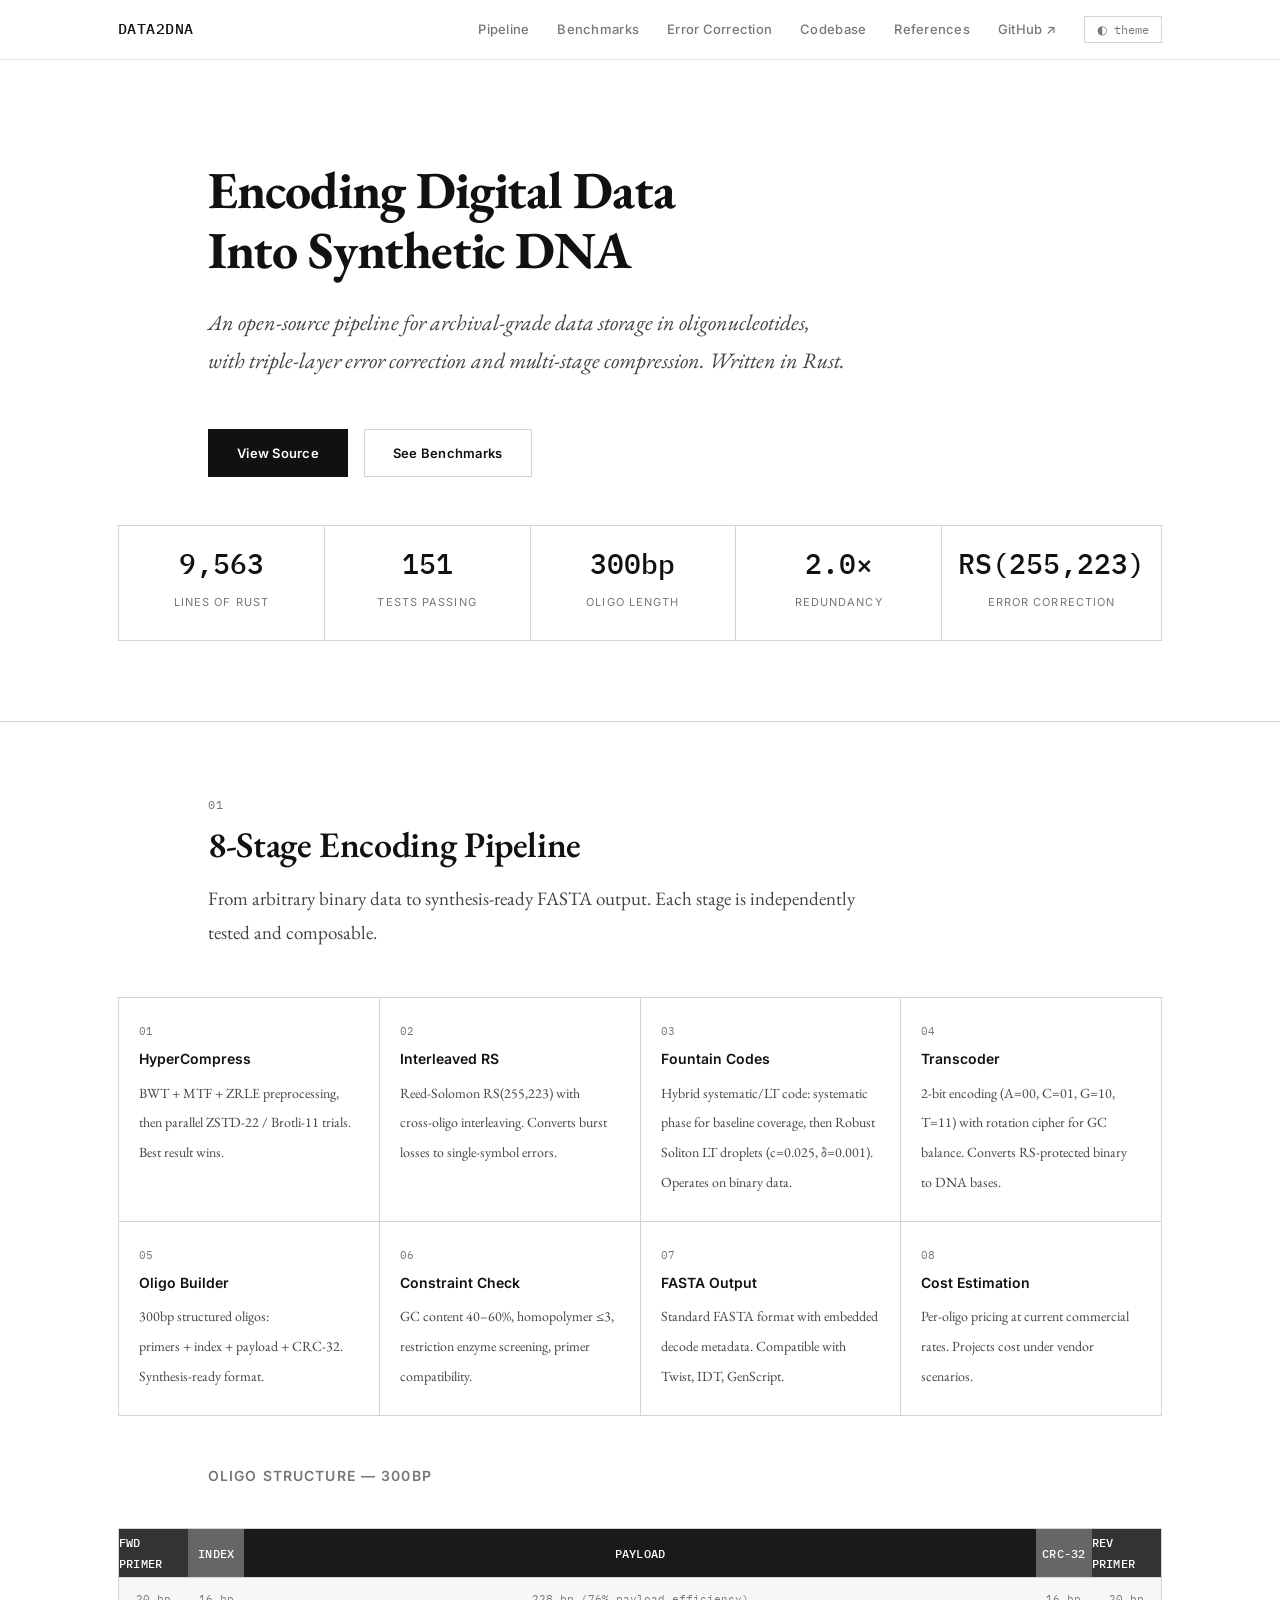
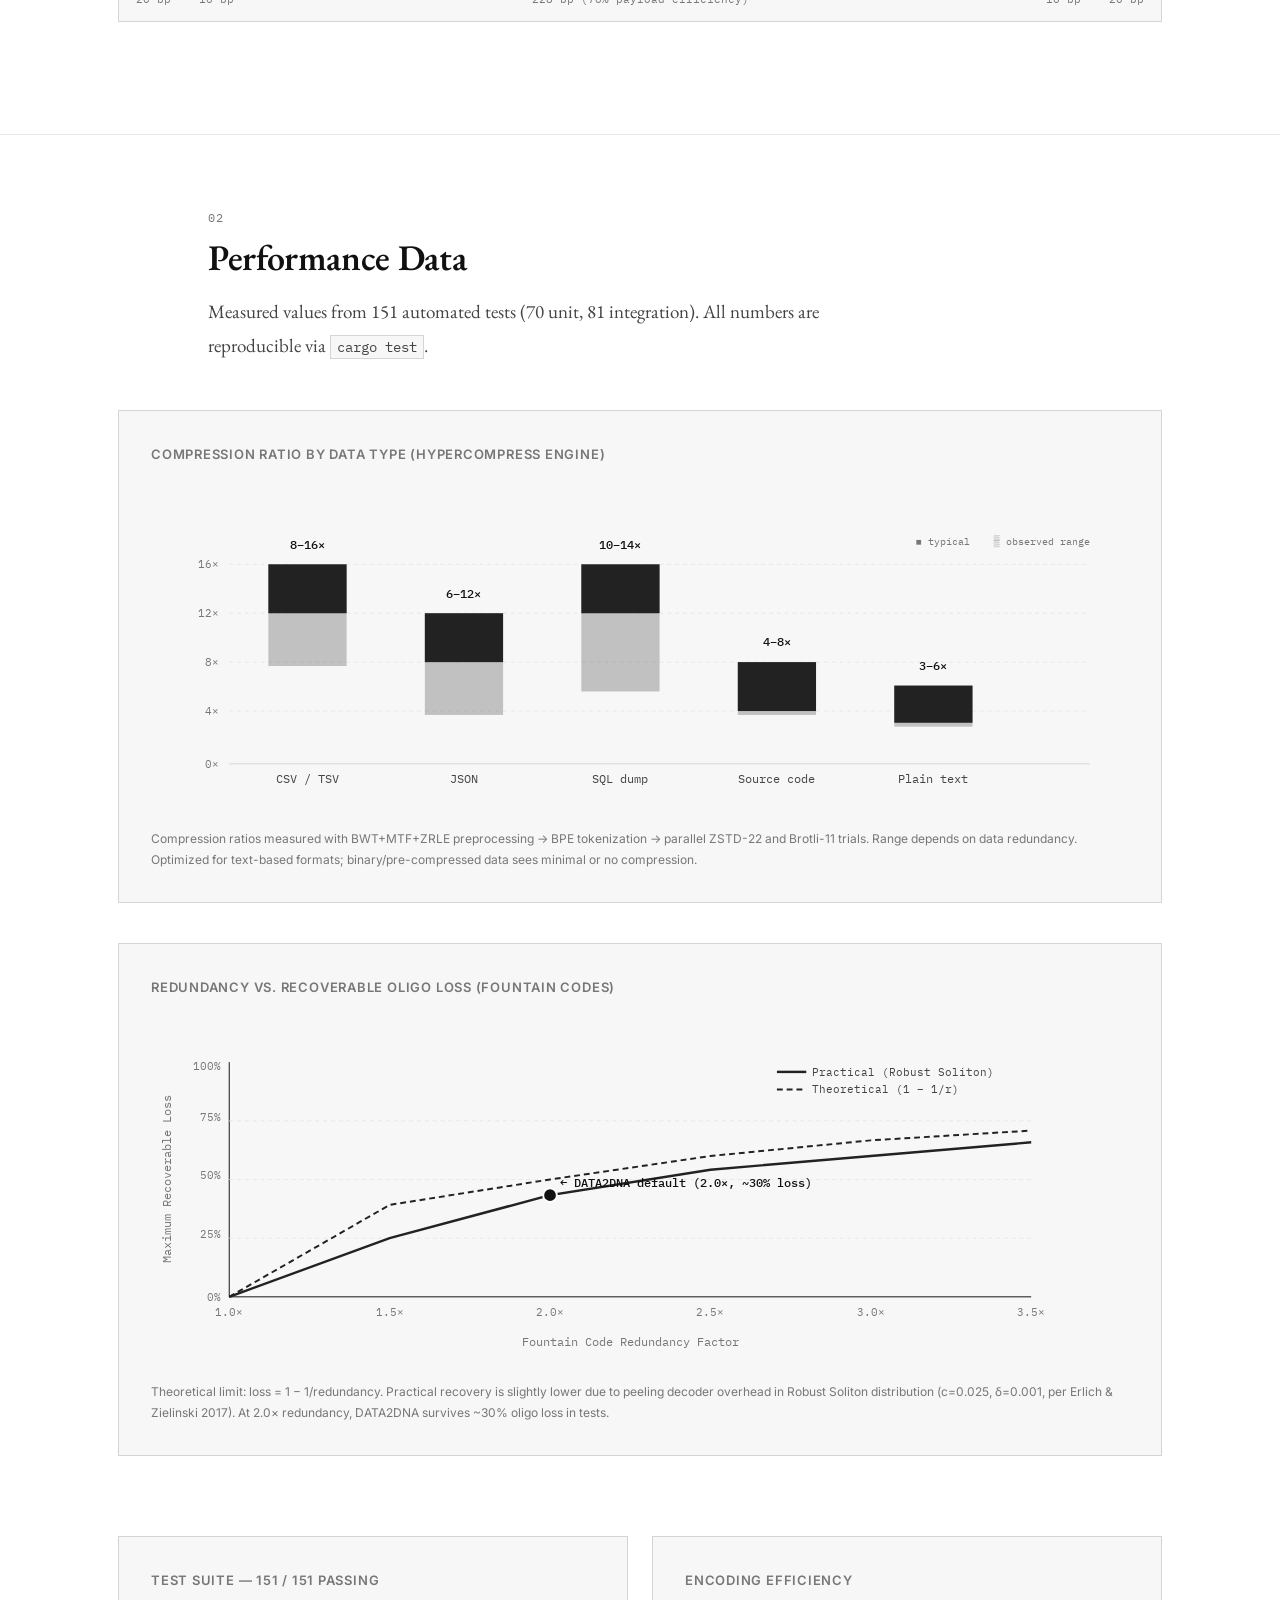
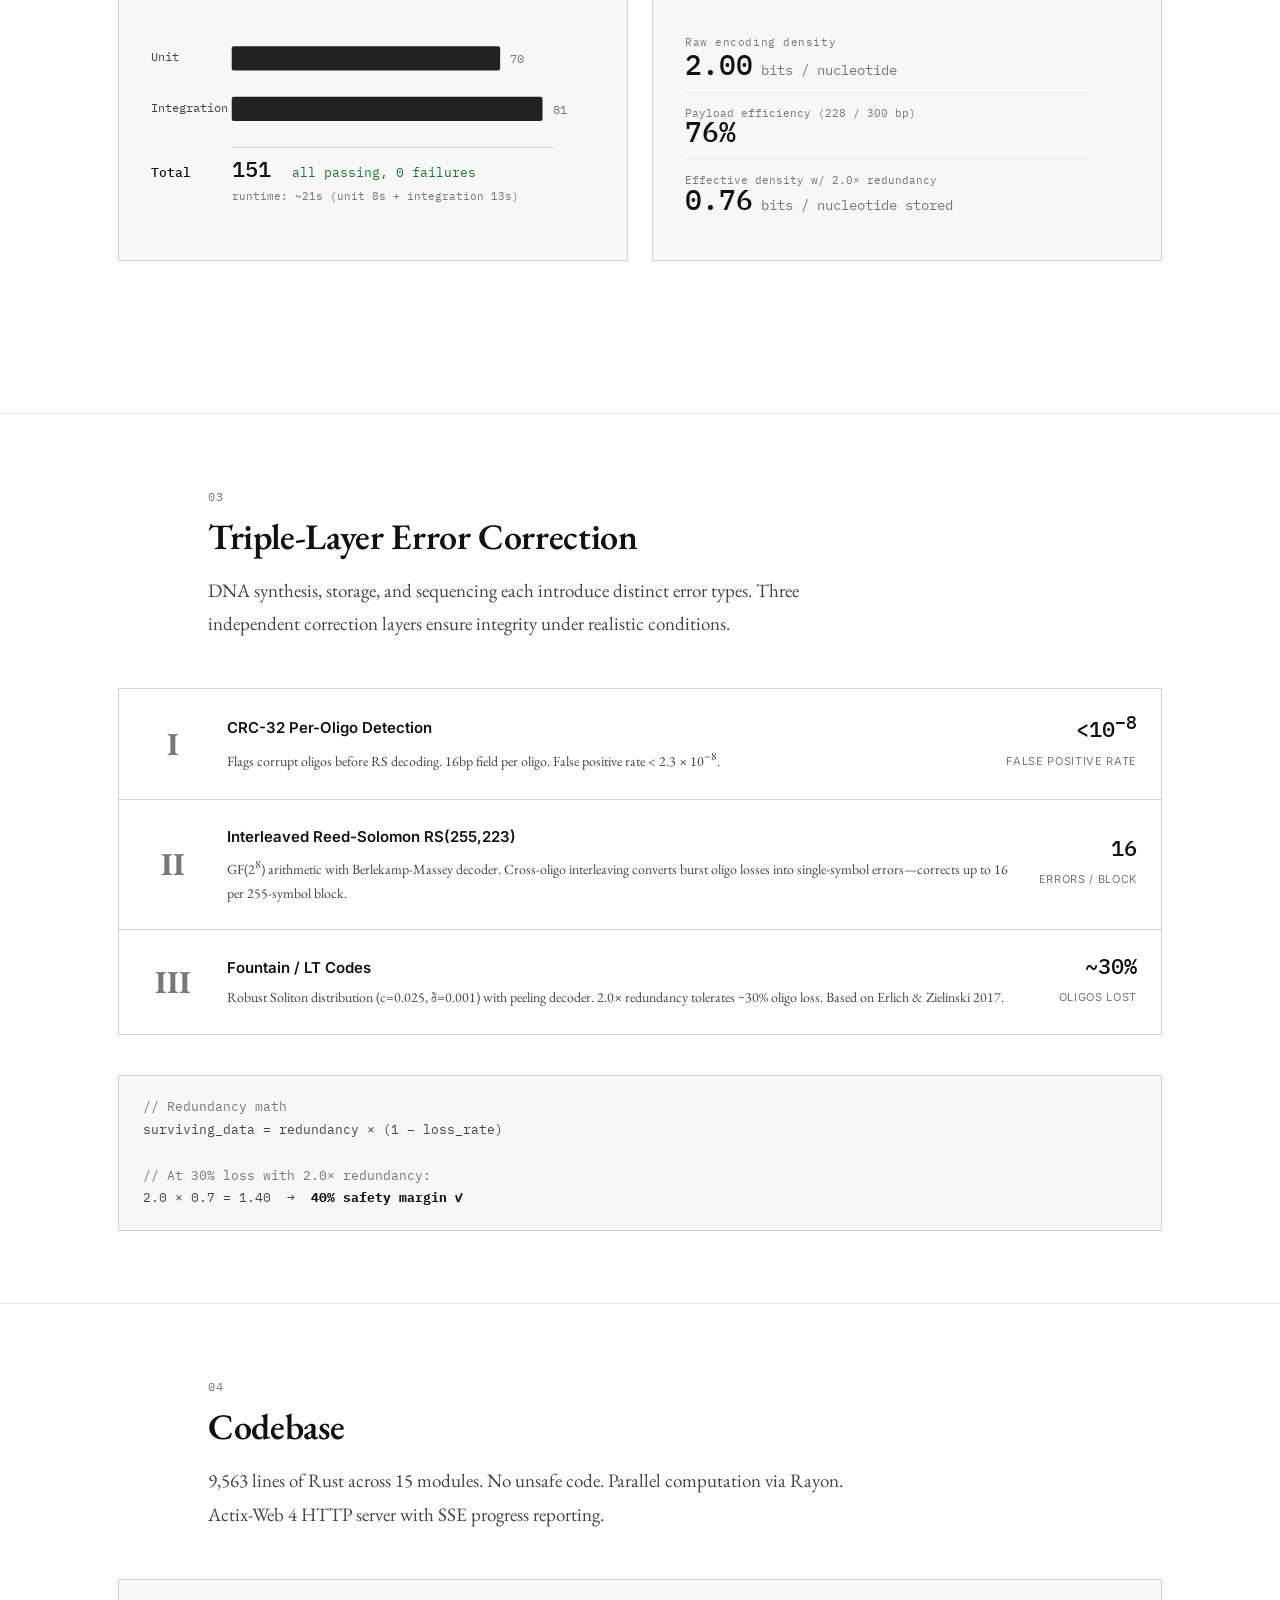
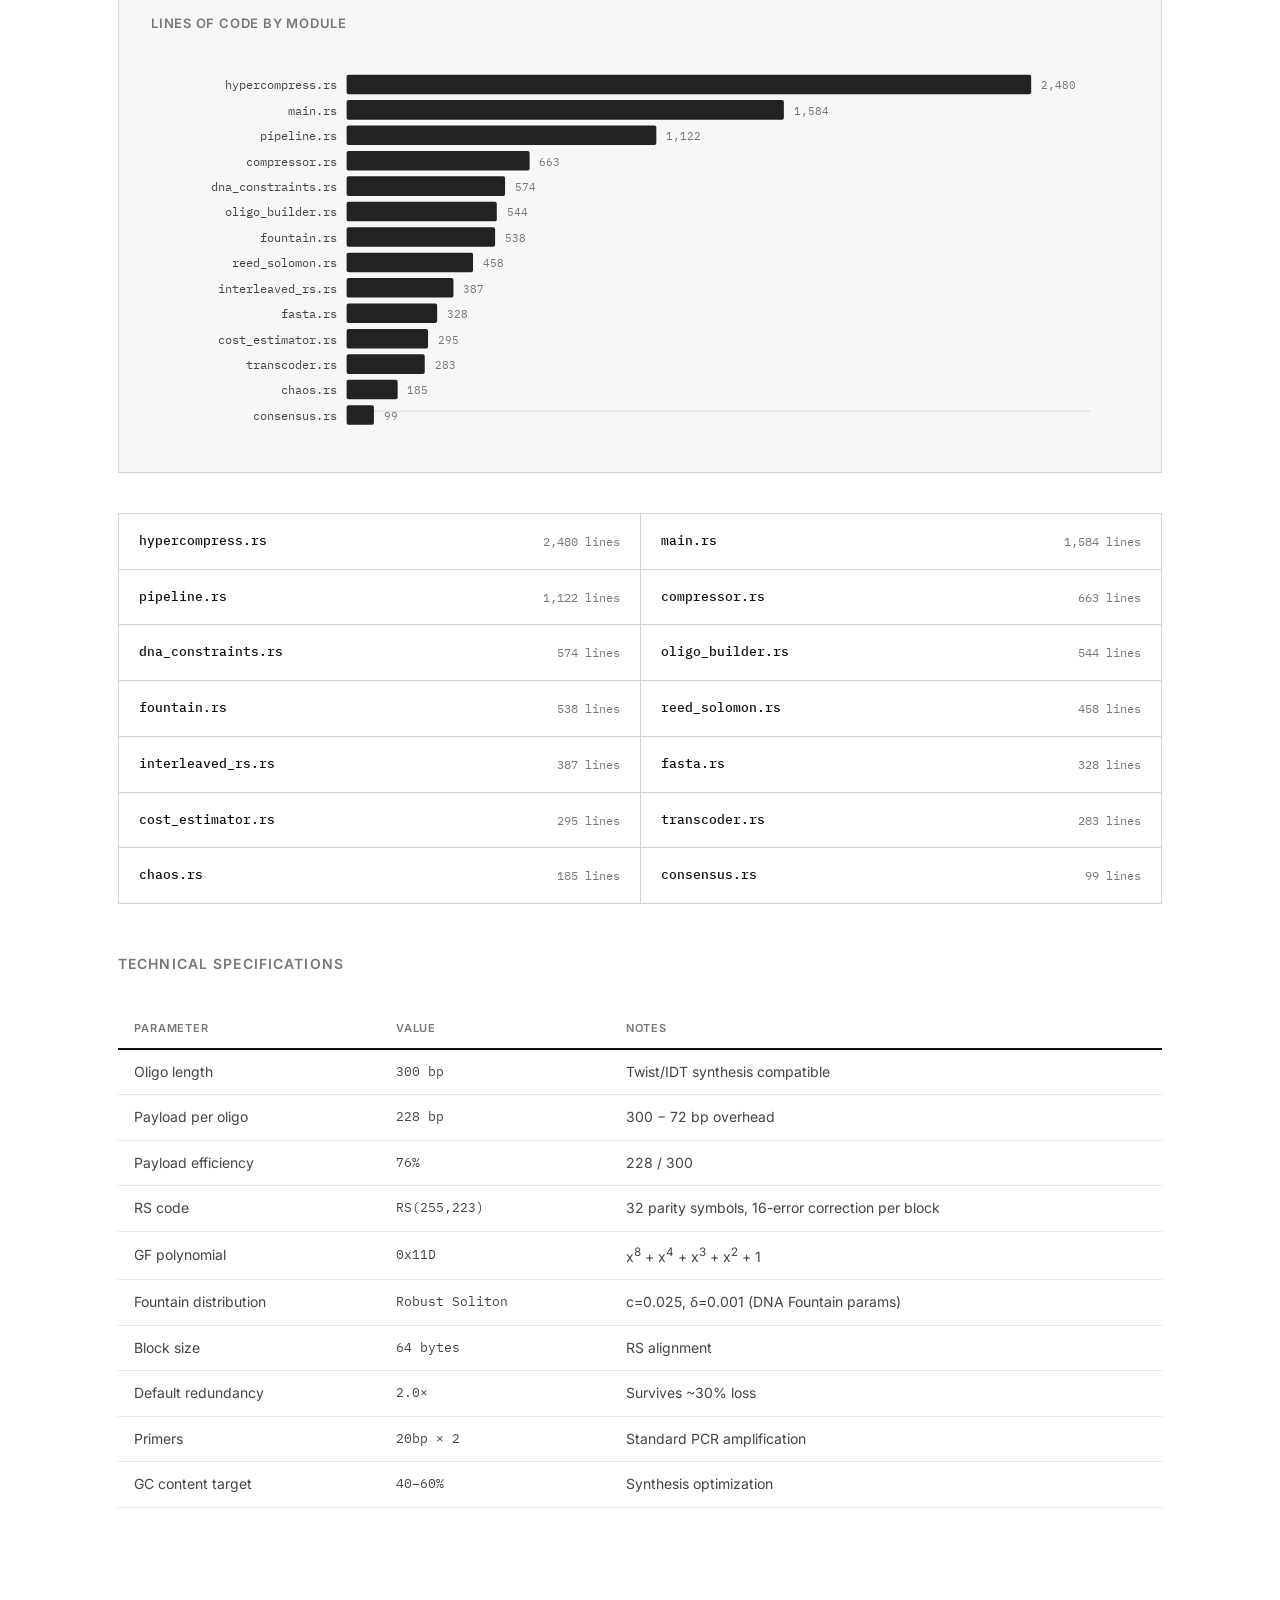
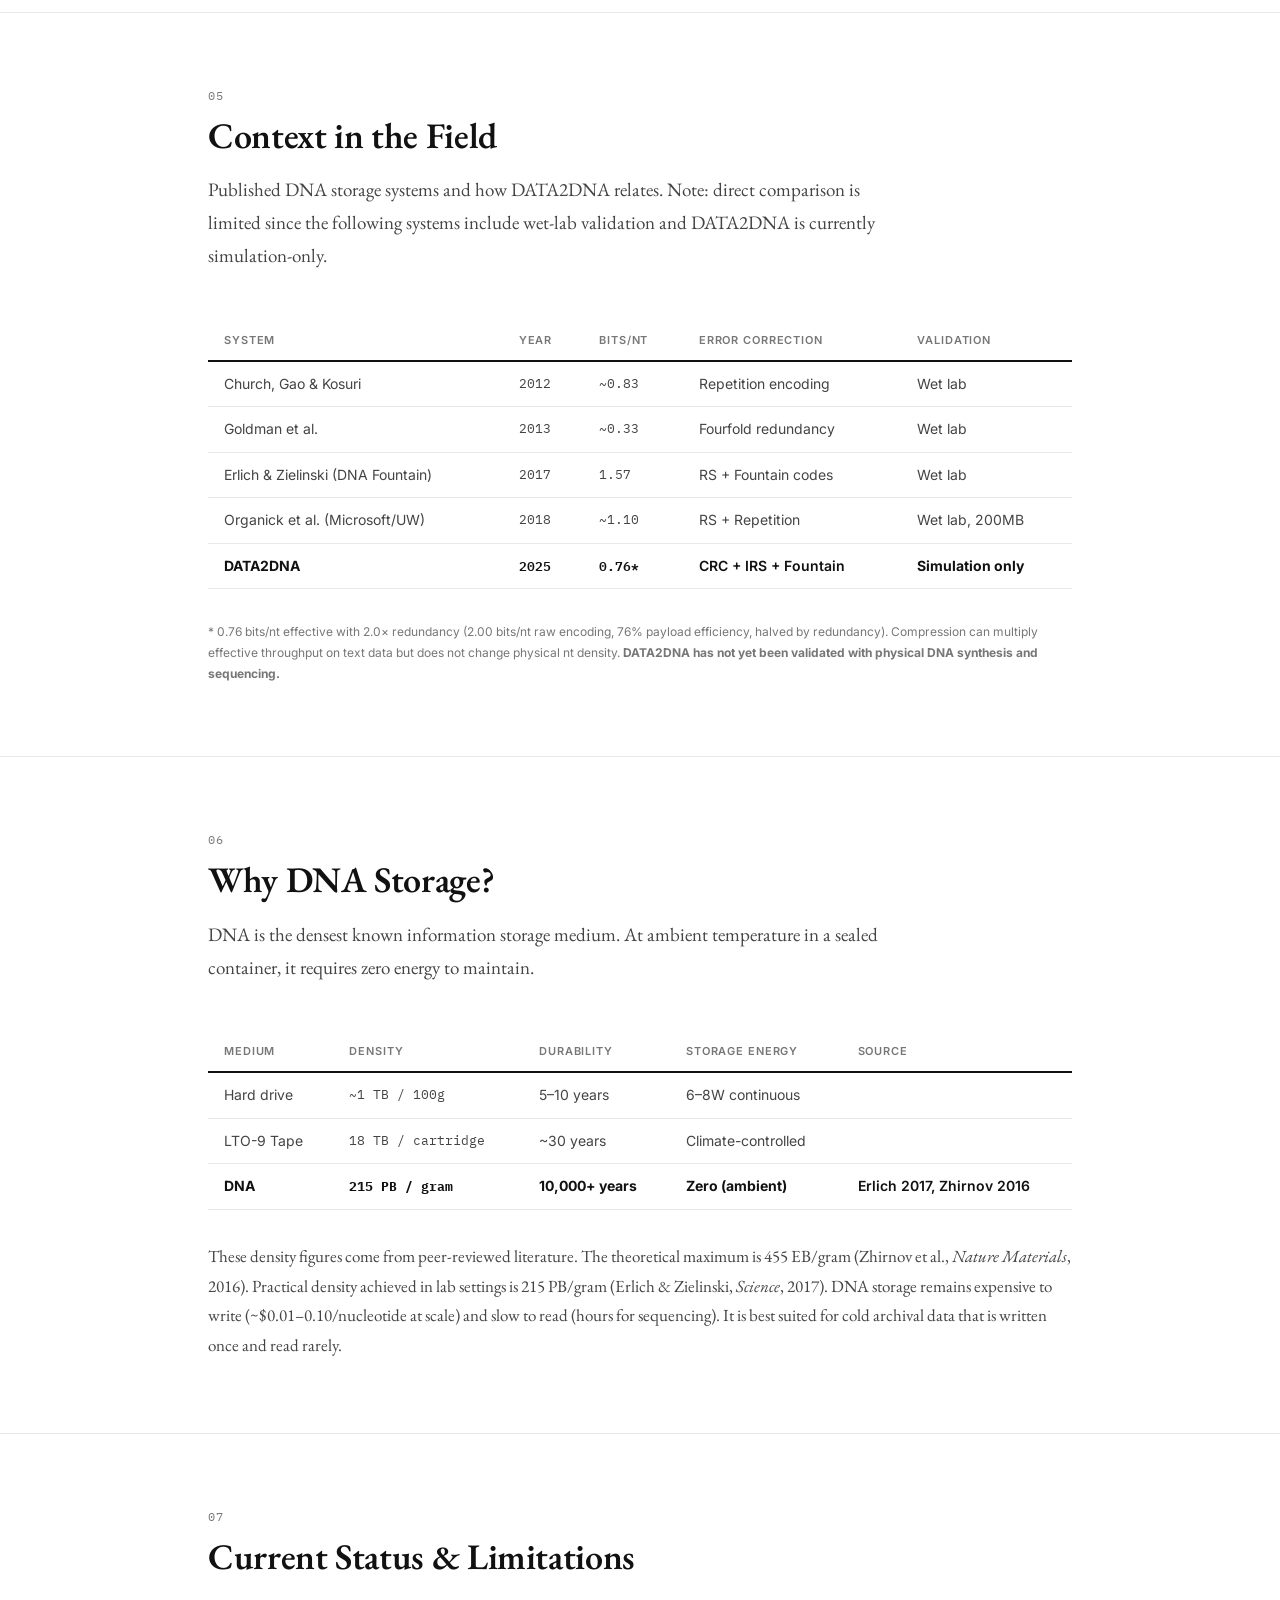
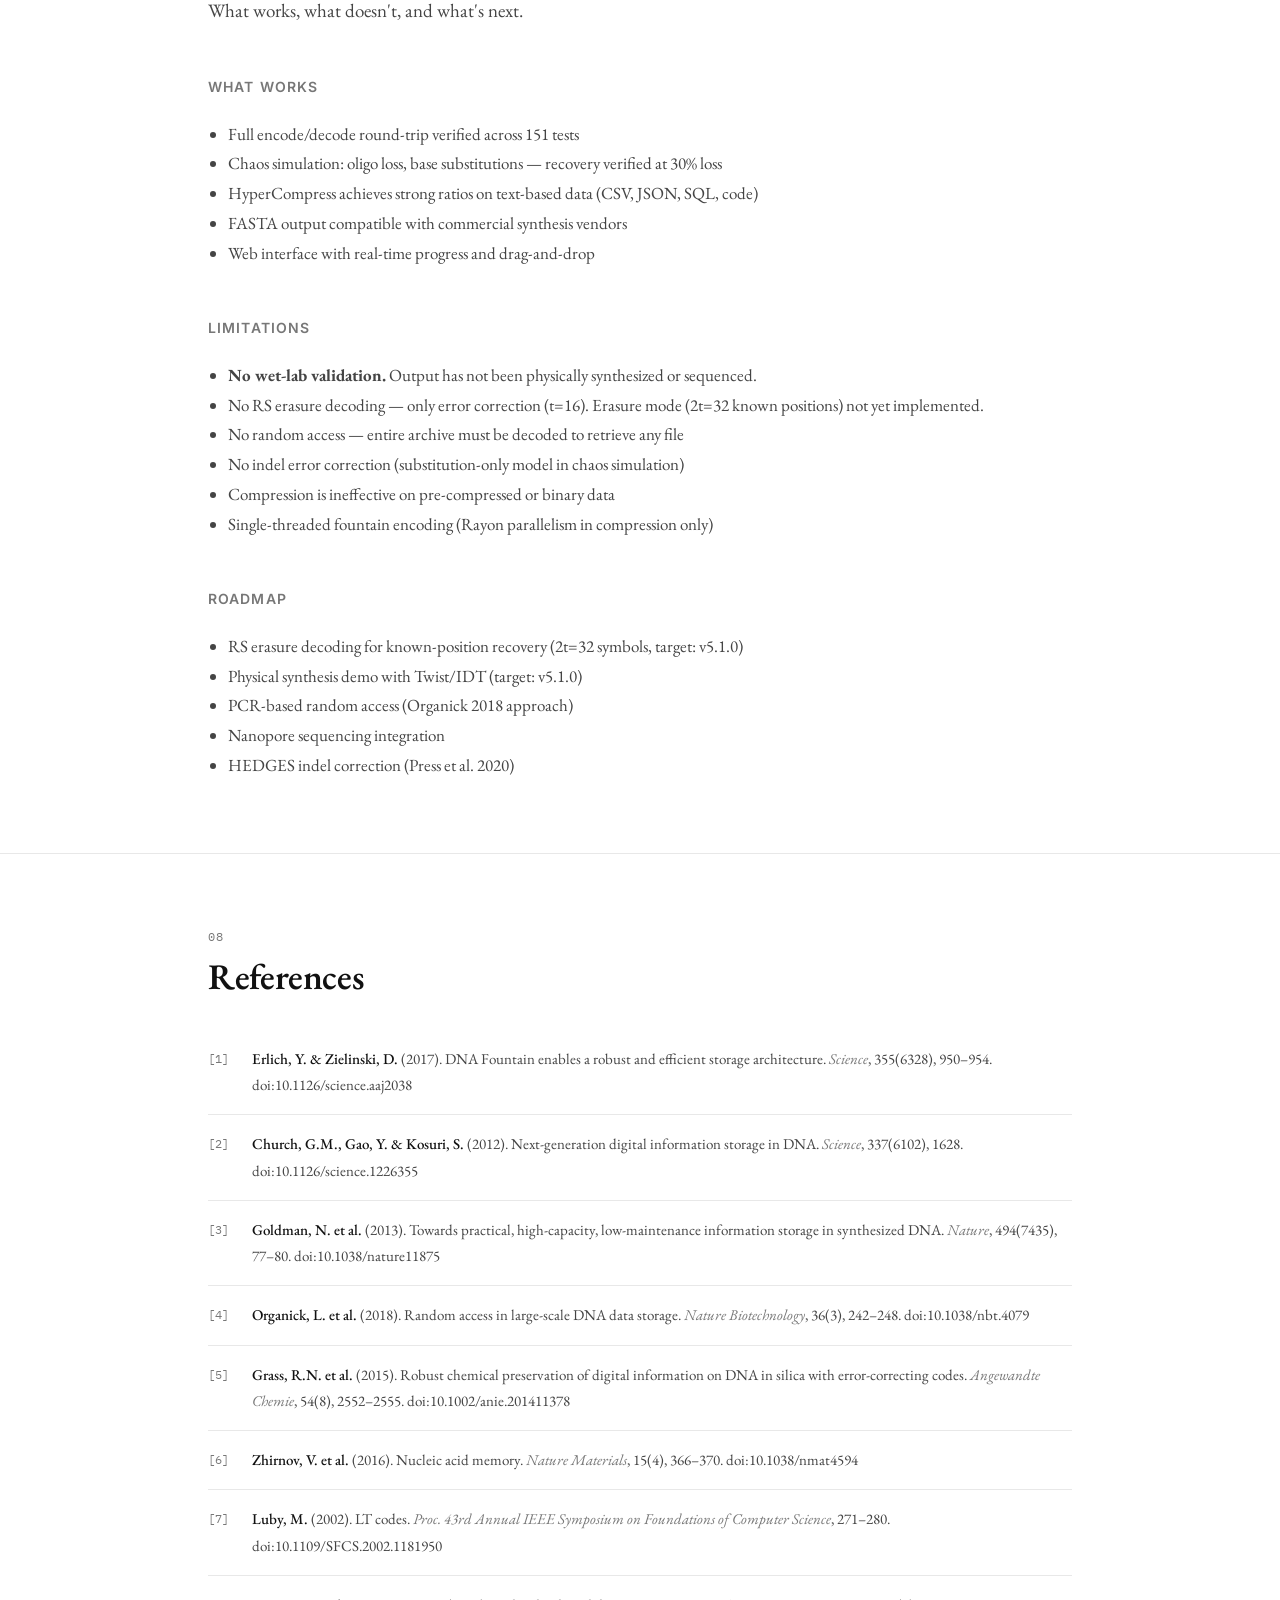
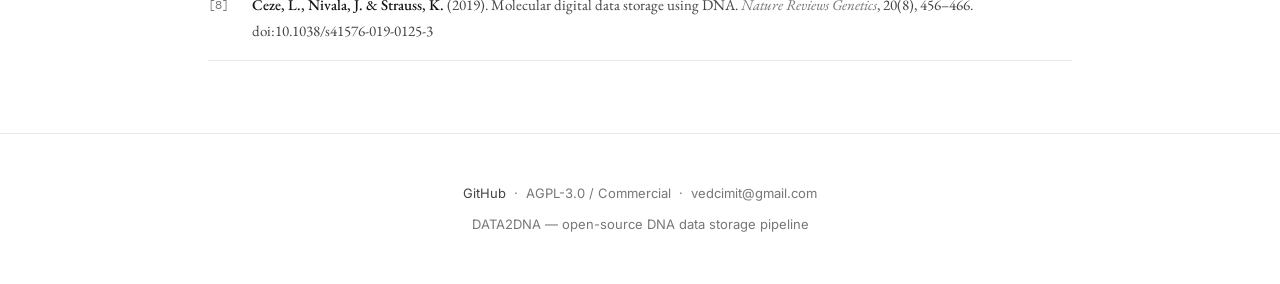
==== commit cb645c83: "v5.0: Major update — triple-layer RS decoder, 183 tests, benchmark app, polished README Core Engine:" ====
--- a/docs/index.html
+++ b/docs/index.html
@@ -608,13 +608,13 @@
       </div>
       <div class="cell">
         <span class="cell-num">03</span>
-        <span class="cell-name">Transcoder</span>
-        <span class="cell-desc">2&#8209;bit encoding (A=00, C=01, G=10, T=11) with rotation cipher for GC balance.</span>
+        <span class="cell-name">Fountain Codes</span>
+        <span class="cell-desc">Hybrid systematic/LT code: systematic phase for baseline coverage, then Robust Soliton LT droplets (c=0.025, &delta;=0.001). Operates on binary data.</span>
       </div>
       <div class="cell">
         <span class="cell-num">04</span>
-        <span class="cell-name">Fountain Codes</span>
-        <span class="cell-desc">LT codes with Robust Soliton distribution (c=0.025, &delta;=0.001). Provides erasure tolerance.</span>
+        <span class="cell-name">Transcoder</span>
+        <span class="cell-desc">2&#8209;bit encoding (A=00, C=01, G=10, T=11) with rotation cipher for GC balance. Converts RS&#8209;protected binary to DNA bases.</span>
       </div>
       <div class="cell">
         <span class="cell-num">05</span>
@@ -1043,6 +1043,7 @@
     <h3>Limitations</h3>
     <ul style="margin:16px 0 32px 20px;color:var(--fg2);">
       <li><strong>No wet-lab validation.</strong> Output has not been physically synthesized or sequenced.</li>
+      <li>No RS erasure decoding — only error correction (t=16). Erasure mode (2t=32 known positions) not yet implemented.</li>
       <li>No random access — entire archive must be decoded to retrieve any file</li>
       <li>No indel error correction (substitution-only model in chaos simulation)</li>
       <li>Compression is ineffective on pre-compressed or binary data</li>
@@ -1051,6 +1052,7 @@
 
     <h3>Roadmap</h3>
     <ul style="margin:16px 0 0 20px;color:var(--fg2);">
+      <li>RS erasure decoding for known-position recovery (2t=32 symbols, target: v5.1.0)</li>
       <li>Physical synthesis demo with Twist/IDT (target: v5.1.0)</li>
       <li>PCR-based random access (Organick 2018 approach)</li>
       <li>Nanopore sequencing integration</li>
